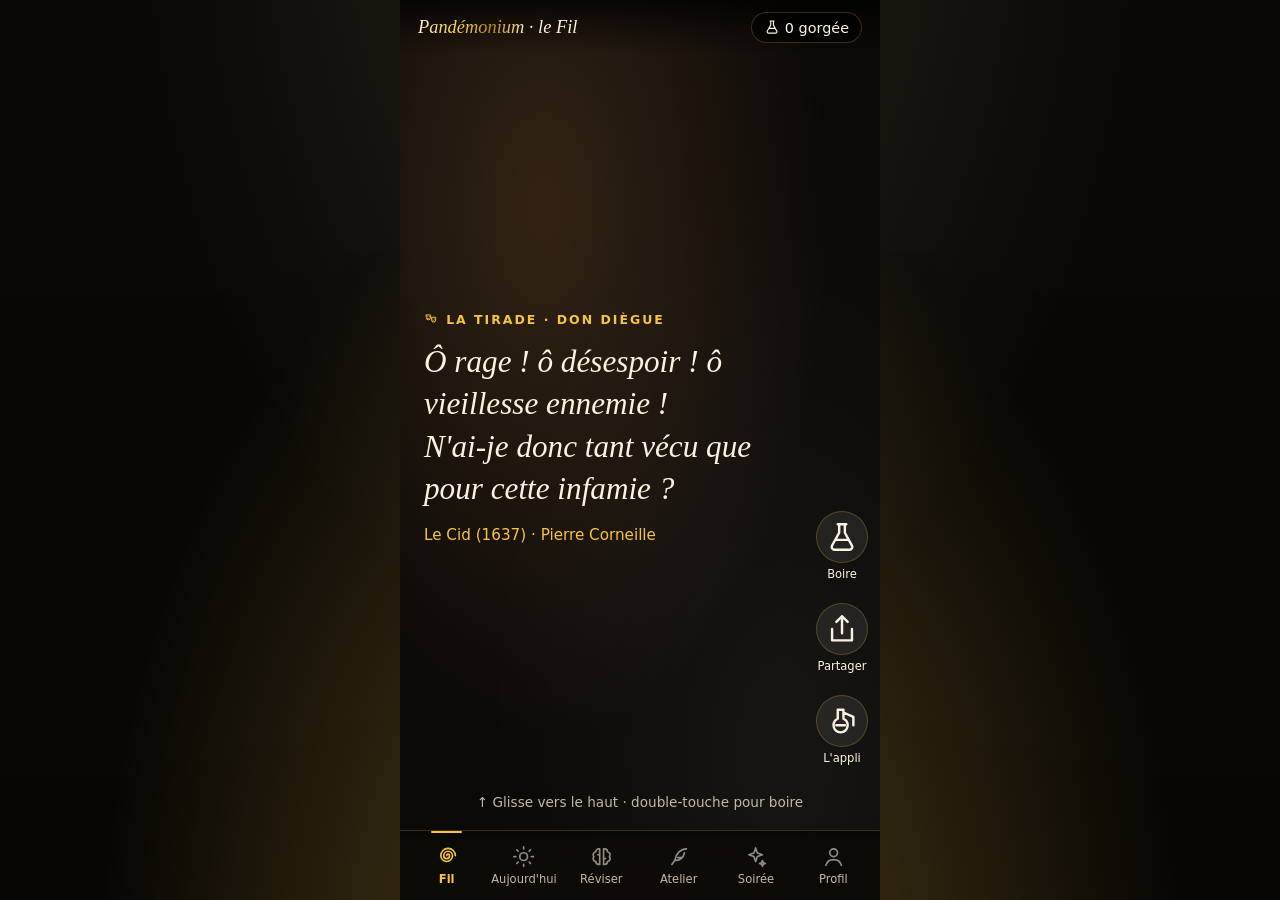
==== app/index.html @ d62feb5b "v86 : belles phrases à placer et Livre II du roman Co-Authored-By: Claude Opus 5.5 <noreply@anthropi" ====
<!DOCTYPE html>
<html lang="fr">
<head>
  <meta charset="UTF-8">
  <meta name="viewport" content="width=device-width, initial-scale=1, viewport-fit=cover">
  <meta name="theme-color" content="#0a0804">
  <meta name="description" content="Un mot rare par jour, des citations, des pensées et un mini-quiz pour apprendre en 2 minutes.">
  <!-- Pour l'installer comme une appli sur l'écran d'accueil -->
  <link rel="manifest" href="manifest.webmanifest">
  <link rel="icon" href="icones/icone-192.png" type="image/png">
  <link rel="apple-touch-icon" href="icones/apple-touch-icon.png">
  <meta name="apple-mobile-web-app-capable" content="yes">
  <meta name="mobile-web-app-capable" content="yes">
  <meta name="apple-mobile-web-app-status-bar-style" content="black-translucent">
  <meta name="apple-mobile-web-app-title" content="Pandémonium">
  <title>Pandémonium des mots</title>
  <link rel="stylesheet" href="app.css">
</head>
<body>
  <div class="fond" aria-hidden="true"></div>

  <div class="appli">
    <!-- ===== En-tête : série et points ===== -->
    <header class="haut">
      <div class="marque"><em>Pandémonium</em> <span>des mots</span></div>
      <div class="compteurs">
        <button class="pastille bascule-version" id="bascule-version" type="button" aria-label="Passer à la version Pandémonium">😈</button>
        <span class="pastille flamme" title="Jours d'affilée">🔥 <b id="serie">0</b></span>
        <span class="pastille" title="Gels de série : protègent ta série si tu rates un jour">❄️ <b id="gels">0</b></span>
        <span class="pastille" title="Points">✦ <b id="xp">0</b></span>
      </div>
    </header>

    <!-- ===== Onglet Fil : le scroll culture, écran principal ===== -->
    <section class="ecran ecran-fil" id="ecran-fil" hidden>
      <iframe class="fil-cadre" id="fil-cadre" title="Le Fil des savoirs" src="about:blank"></iframe>
    </section>

    <!-- ===== Onglet Aujourd'hui ===== -->
    <section class="ecran" id="ecran-aujourdhui">
      <div id="accueil-session">
        <div class="salut">
          <p class="sur-titre" id="date"></p>
          <h1 class="titre" id="salut">Bonjour.</h1>
          <p class="devise" id="devise">Deux minutes par jour pour <span id="devise-verbe">mieux dire</span> le monde.</p>        </div>

        <article class="carte carte-apercu carte-hero">
          <!-- La fiole du jour : vide le matin, pleine d'élixir une fois la session bue -->
          <div class="fiole-hero" id="fiole-hero" aria-hidden="true">
            <div class="q-fiole"><div class="q-col"></div><div class="q-panse"><div class="q-liquide" id="fiole-hero-liquide" style="--avant:0%;--apres:18%"><i></i><i></i><i></i></div></div></div>
          </div>
          <p class="etiquette" id="etiquette-hero">Le mot du jour</p>
          <p class="mot-feu" id="apercu-mot">…</p>
          <div class="trait"></div>
          <p class="texte-doux" id="apercu-def">…</p>
          <div class="seulement-clair">
            <button class="bouton principal large bouton-hero" id="commencer" type="button">Commencer</button>
            <p class="petit detail-hero">2 minutes · 7 gorgées de savoir · un mini-quiz</p>
            <p class="petit" id="deja-fait" hidden>🍯 Élixir du jour bu jusqu'à la dernière goutte. Reviens demain pour garder ta série !<br><b id="compte-rebours"></b></p>
          </div>
          <button class="lien-image" id="ouvrir-image" type="button">📸 En faire une image à partager</button>
        </article>

        <!-- La quintessence : six gouttes d'esprit, dans les deux versions -->
        <button class="bouton-quintessence" id="ouvrir-quintessence" type="button">
          <i aria-hidden="true">⚗️</i>
          <b id="qb-titre">La quintessence du soir</b>
          <span id="qb-sous">Six gouttes d'esprit pour briller ce soir</span>
        </button>

        <!-- Les widgets : la fiole mystère, la bibliothèque de nos savoirs, le fil des savoirs -->
        <div class="widgets" id="widgets"></div>

        <!-- La version sombre : le grimoire du jour -->
        <div class="seulement-maudit" id="grimoire"></div>

        <div class="seulement-clair">
        <div class="semaine" id="semaine"></div>

        <button class="rappel-revision" id="rappel-revision" type="button" hidden></button>

        <h2 class="titre-2">Au programme</h2>
        <div class="programme" id="programme"></div>

        <h2 class="titre-2">Pour briller ce soir</h2>
        <div class="duo-conversation">
          <button class="bouton-conversation" id="ouvrir-panne" type="button"><i>💬</i><b>Panne de conversation ?</b><span>Un sujet qui surprend, tout de suite</span></button>
          <button class="bouton-conversation" id="ouvrir-rdv" type="button"><i>🗓️</i><b>Avant ton rendez-vous</b><span>3 sujets à retenir en chemin</span></button>
        </div>

        <div class="teaser" id="teaser"></div>
        </div>
      </div>

      <!-- Les cartes de la session -->
      <div id="session" hidden>
        <div class="progression" id="progression"></div>
        <article class="carte carte-session" id="carte"></article>
        <div class="rangee">
          <button class="bouton" id="precedent" type="button">◀</button>
          <button class="bouton principal" id="suivant" type="button">Suivant</button>
        </div>
      </div>

      <!-- Le quiz -->
      <div id="quiz" hidden>
        <div class="progression" id="progression-quiz"></div>
        <article class="carte">
          <p class="etiquette">Quel mot correspond ?</p>
          <p class="question" id="question"></p>
          <div class="choix" id="choix"></div>
        </article>
      </div>

      <!-- Le résultat -->
      <div id="resultat" hidden>
        <article class="carte centre">
          <p class="grand-emoji" id="resultat-emoji">🔥</p>
          <h2 class="titre" id="resultat-titre">Bravo !</h2>
          <p class="texte-doux" id="resultat-texte"></p>
          <p class="gain" id="resultat-gain"></p>
          <p class="palier" id="palier" hidden></p>
        </article>
        <button class="bouton large coffre" id="coffre" type="button" hidden>🎁 Ouvrir le coffre du jour</button>
        <p class="coffre-resultat" id="coffre-resultat" hidden></p>
        <button class="bouton principal large" id="partager" type="button">Partager le mot du jour</button>
        <button class="bouton large" id="retour-accueil" type="button">Terminer</button>
      </div>
    </section>

    <!-- ===== Onglet Réviser ===== -->
    <section class="ecran" id="ecran-reviser" hidden>
      <h1 class="titre">Réviser</h1>
      <p class="sous-titre">Les mots reviennent juste avant que tu les oublies.</p>
      <article class="carte">
        <p class="etiquette">À revoir aujourd'hui</p>
        <p class="chiffre" id="a-revoir">0</p>
        <p class="texte-doux" id="mots-appris"></p>
      </article>
      <button class="bouton principal large" id="lancer-revision" type="button">Lancer une révision</button>
      <p class="petit">Revoir tes mots du jour est toujours gratuit. En plus : 1 révision bonus par jour, illimitée avec Premium.</p>

      <button class="bouton-quintessence bouton-tour" id="ouvrir-tour" type="button">
        <i aria-hidden="true">🗼</i>
        <b>La Tour du Pandémonium</b>
        <span id="tour-sous">Monte étage par étage et terrasse les créatures avec tes mots</span>
      </button>
      <div class="duo-conversation">
        <button class="bouton-conversation" id="ouvrir-pendu" type="button"><i>🪢</i><b>Le pendu de la potence</b><span>Un mot rare, lettre par lettre</span></button>
        <button class="bouton-conversation" id="ouvrir-galejade" type="button"><i>🎭</i><b>Vrai ou galéjade ?</b><span>5 secondes pour démasquer le faux</span></button>
      </div>
      <button class="bouton-conversation bouton-paires" id="ouvrir-paires" type="button"><i>🔗</i><b>Les alliances</b><span id="paires-sous">60 secondes pour relier un maximum de mots à leur définition</span></button>

      <h2 class="titre-2">Le dictionnaire 🔎</h2>
      <input class="champ-dico" id="dico-recherche" type="search" placeholder="Un mot… ou décris quelqu'un pour trouver le mot juste" autocomplete="off" aria-label="Chercher un mot">
      <div class="puces" id="puces-dico">
        <button class="puce active" data-cat="tout" type="button">Tout</button>
        <button class="puce" data-cat="utile" type="button">⭐ Soutenu</button>
        <button class="puce" data-cat="rare" type="button">💎 Rare</button>
        <button class="puce" data-cat="argot" type="button">🎤 Argot</button>
        <button class="puce" data-cat="antan" type="button">⚔️ D'antan</button>
        <button class="puce" data-cat="concepts" type="button">🧠 Concepts</button>
        <button class="puce" data-cat="nomspropres" type="button">🏛️ Noms propres</button>
      </div>
      <p class="petit" id="dico-compte"></p>
      <div id="dico-resultats" class="liste"></div>

      <h2 class="titre-2">Mes favoris ♥</h2>
      <div id="liste-favoris" class="liste"></div>
    </section>

    <!-- ===== Onglet Collection ===== -->
    <section class="ecran" id="ecran-collection" hidden>
      <h1 class="titre">Atelier</h1>
      <p class="sous-titre">Joue avec les images des grands auteurs, puis invente les tiennes.</p>

      <button class="bouton-quintessence bouton-alambic" id="ouvrir-sublimer" type="button">
        <i aria-hidden="true">✒️</i>
        <b>Sublimer</b>
        <span>Écris ton message comme il vient : l'appli le rend élégant, poétique ou romantique, à envoyer</span>
      </button>

      <button class="bouton-quintessence bouton-alambic" id="ouvrir-alambic" type="button">
        <i aria-hidden="true">⚗️</i>
        <b>L'alambic</b>
        <span>Trois mots rares à distiller en une phrase : bronze, argent, or… ou légendaire</span>
      </button>

      <button class="bouton-quintessence bouton-alambic" id="ouvrir-tirade" type="button">
        <i aria-hidden="true">🎭</i>
        <b>La tirade du jour</b>
        <span>Un grand texte du théâtre, à jouer face caméra pour TikTok, Reels ou Shorts</span>
      </button>

      <article class="carte">
        <p class="etiquette">✍️ L'atelier poétique</p>
        <div class="rangee">
          <button class="bouton" id="jeu-completer" type="button">🧩 Complète l'image</button>
          <button class="bouton" id="jeu-creer" type="button">✍️ Crée ton image</button>
        </div>
        <div class="zone-atelier" id="zone-atelier"></div>
      </article>

      <article class="carte">
        <p class="etiquette">🎤 L'atelier rimes</p>
        <p class="petit gauche">Donne tes mots (ou tire-les au sort), regarde ce qui rime, puis écris ta punchline. C'est toi qui écris : l'appli te donne seulement la matière.</p>
        <input class="champ" id="rimes-mots" placeholder="Tes mots, séparés par des virgules (ex. : rire, rime)" maxlength="120" autocomplete="off">
        <div class="rangee">
          <button class="bouton" id="rimes-tirer" type="button">🎲 Tirer des mots</button>
          <button class="bouton principal" id="rimes-chercher" type="button">Trouver les rimes</button>
        </div>
        <div class="zone-atelier" id="zone-rimes"></div>
      </article>

      <h2 class="titre-2">Ma collection</h2>
      <p class="petit gauche">Ajoute tes mots, citations, pensées et inventions : ils entrent dans tes sessions.</p>

      <form class="carte formulaire" id="formulaire">
        <div class="onglets-type" role="radiogroup">
          <label><input type="radio" name="type" value="mot" checked> Mot</label>
          <label><input type="radio" name="type" value="citation"> Citation</label>
          <label><input type="radio" name="type" value="pensee"> Pensée</label>
          <label><input type="radio" name="type" value="invention"> Invention</label>
        </div>
        <input class="champ" id="champ-titre" placeholder="Le mot (ex. : Pantois)" maxlength="120" required>
        <textarea class="champ" id="champ-texte" placeholder="Sa définition" maxlength="400" rows="3" required></textarea>
        <input class="champ" id="champ-auteur" placeholder="Auteur (facultatif)" maxlength="80">
        <button class="bouton principal large" type="submit">Ajouter à ma collection</button>
        <p class="petit" id="limite-collection"></p>
      </form>

      <div id="liste-collection" class="liste"></div>
    </section>

    <!-- ===== Onglet Soirée ===== -->
    <section class="ecran" id="ecran-soiree" hidden>
      <p class="sur-titre">Mode soirée</p>
      <h1 class="titre" id="titre-soiree">Le salon</h1>
      <p class="sous-titre" id="sous-titre-soiree">Pose le téléphone au milieu, lis à voix haute, et que la partie commence.</p>

      <div class="salons" id="salons">
        <button class="salon actif" data-salon="amis" type="button"><i>🎉</i><b>Entre amis</b><span>Débats, paradoxes, défis</span></button>
        <button class="salon" data-salon="conversation" type="button"><i>💬</i><b>À deux</b><span>Pour un tête-à-tête</span></button>
        <button class="salon" data-salon="famille" type="button"><i>👨‍👩‍👧</i><b>En famille</b><span>Anciens contre jeunes</span></button>
        <button class="salon" data-salon="theatre" type="button"><i>🎭</i><b>Théâtre</b><span>Une phrase, mille tons</span></button>
      </div>

      <button class="bouton-conversation bouton-paires bouton-pyramide" id="ouvrir-pyramide" type="button"><i>🔺</i><b id="nom-pyramide">La pyramide</b><span>15 cartes face cachée, des défis qui montent en puissance</span></button>
      <button class="bouton-conversation bouton-paires bouton-pyramide" id="ouvrir-duel" type="button"><i>⚔️</i><b>Le duel d'insultes</b><span>À deux, face à face : la plus belle pique l'emporte, le public tranche</span></button>
      <button class="bouton-conversation bouton-paires bouton-pyramide" id="ouvrir-garou" type="button"><i>🐺</i><b>Le loup-garou maudit</b><span>De 5 à 16 joueurs : l'appli distribue les rôles et raconte la nuit</span></button>

      <div class="puces" id="puces-soiree">
        <button class="puce active" data-genre="tout" type="button">Tout</button>
        <button class="puce" data-genre="debat" type="button">Débat</button>
        <button class="puce" data-genre="paradoxe" type="button">Paradoxe</button>
        <button class="puce" data-genre="defi" type="button">Défi</button>
        <button class="puce" data-genre="qui" type="button">Qui de nous</button>
        <button class="puce" data-genre="devine" type="button">Devine</button>
        <button class="puce" data-genre="galejade" type="button">Galéjade</button>
        <button class="puce" data-genre="glissement" type="button">Glissements</button>
        <button class="puce" data-genre="invente" type="button">Invente</button>
        <button class="puce" data-genre="diction" type="button">Articule</button>
        <button class="puce" data-genre="malle" type="button">La malle</button>
      </div>

      <article class="carte carte-session carte-soiree" id="carte-soiree"></article>
      <div class="score-famille" id="score-famille" hidden>
        <button class="camp" type="button" data-camp="anciens">👴 Les anciens <strong id="points-anciens">0</strong> <span>+1</span></button>
        <button class="camp" type="button" data-camp="jeunes">🧒 Les jeunes <strong id="points-jeunes">0</strong> <span>+1</span></button>
        <button class="remise" type="button" aria-label="Remettre les points à zéro">↺</button>
      </div>
      <button class="bouton principal large" id="sujet-suivant" type="button">Sujet suivant</button>
      <p class="petit" id="compteur-soiree"></p>
    </section>

    <!-- ===== Onglet Profil ===== -->
    <section class="ecran" id="ecran-profil" hidden>
      <h1 class="titre">Profil</h1>
      <article class="carte">
        <p class="etiquette">Ton niveau</p>
        <p class="niveau" id="niveau">Apprenti</p>
        <div class="barre"><div class="barre-remplie" id="barre-niveau"></div></div>
        <p class="petit" id="niveau-detail"></p>
      </article>

      <!-- Le grimoire des titres : chaque exploit débloque un titre, gardé pour toujours -->
      <h2 class="titre-2">📖 Le grimoire des titres</h2>
      <p class="petit gauche" id="grimoire-titres-compte"></p>
      <div class="grimoire-titres" id="grimoire-titres"></div>

      <h2 class="titre-2">🐉 Ton bestiaire</h2>
      <p class="petit gauche" id="bestiaire-compte"></p>
      <div class="collection-magie" id="profil-bestiaire"></div>

      <h2 class="titre-2">🪄 Tes sortilèges</h2>
      <p class="petit gauche" id="sorts-compte"></p>
      <div class="collection-magie" id="profil-sorts"></div>

      <article class="carte">
        <p class="etiquette">🔊 Le bruit du breuvage</p>
        <p class="texte-doux">Un petit glouglou quand tu bois l'élixir, et des bulles à chaque gorgée.</p>
        <button class="bouton large" id="bascule-son" type="button">🔊 Son activé</button>
      </article>

      <h2 class="titre-2">Galerie</h2>
      <p class="petit gauche">Chaque jour, un tableau différent. Touche-en un pour le garder (Premium dans la version finale).</p>
      <div class="galerie" id="galerie"></div>
      <p class="petit gauche" id="credit-fond"></p>

      <h2 class="titre-2">Badges</h2>
      <div class="badges" id="badges"></div>

      <article class="carte carte-premium">
        <p class="etiquette">Premium</p>
        <p class="texte-doux">Thèmes exclusifs, widgets, révisions et collection illimitées, catégories théâtre, philosophie et francophonie.</p>
        <button class="bouton principal large" id="ouvrir-premium" type="button">Découvrir Premium</button>
      </article>
    </section>

    <!-- ===== Barre de navigation ===== -->
    <nav class="navigation">
      <button class="nav actif" data-ecran="fil" type="button"><span>🌀</span>Fil</button>
      <button class="nav" data-ecran="aujourdhui" type="button"><span>☀️</span>Aujourd'hui</button>
      <button class="nav" data-ecran="reviser" type="button"><span>🧠</span>Réviser</button>
      <button class="nav" data-ecran="collection" type="button"><span>✍️</span>Atelier</button>
      <button class="nav" data-ecran="soiree" type="button"><span>🎉</span>Soirée</button>
      <button class="nav" data-ecran="profil" type="button"><span>👤</span>Profil</button>
    </nav>
  </div>

  <!-- ===== Fenêtre des sujets de conversation ===== -->
  <div class="voile" id="fenetre-conversation" hidden>
    <div class="fenetre">
      <button class="fermer" id="fermer-conversation" type="button" aria-label="Fermer">✕</button>
      <div id="conversation-contenu"></div>
    </div>
  </div>

  <!-- ===== La pyramide : 15 cartes face cachée, des défis de plus en plus forts ===== -->
  <div class="voile" id="fenetre-pyramide" hidden>
    <div class="fenetre">
      <button class="fermer" id="fermer-pyramide" type="button" aria-label="Fermer">✕</button>
      <p class="etiquette" id="titre-pyramide">🔺 La pyramide</p>
      <p class="petit gauche" id="regle-pyramide"></p>
      <div class="pyramide" id="pyramide"></div>
      <div class="defi-pyramide" id="defi-pyramide"></div>
      <button class="bouton principal large" id="rejouer-pyramide" type="button">Nouvelle pyramide</button>
    </div>
  </div>

  <!-- ===== L'alambic : trois mots rares distillés en une phrase ===== -->
  <div class="voile" id="fenetre-alambic" hidden>
    <div class="fenetre">
      <button class="fermer" id="fermer-alambic" type="button" aria-label="Fermer">✕</button>
      <p class="etiquette">⚗️ L'alambic</p>
      <div class="alambic" id="alambic"></div>
    </div>
  </div>

  <!-- ===== Sublimer : ton message, en plus beau (rien ne part sans toi) ===== -->
  <div class="voile" id="fenetre-sublimer" hidden>
    <div class="fenetre">
      <button class="fermer" id="fermer-sublimer" type="button" aria-label="Fermer">✕</button>
      <p class="etiquette">✒️ Sublimer</p>
      <div class="sublimer" id="sublimer">
        <textarea class="champ" id="sublime-texte" rows="3" maxlength="600" placeholder="Ton message, tel qu'il te vient… (ex. : dispo demain pour un café ?)" aria-label="Ton message"></textarea>
        <div class="tons-sublime" id="sublime-tons"></div>
        <div class="curseur-sublime">
          <label for="sublime-degre">Degré : <b id="sublime-degre-nom">Raffiné</b></label>
          <input type="range" id="sublime-degre" min="1" max="3" step="1" value="2">
          <div class="graduations"><span>Délicat</span><span>Raffiné</span><span>Grandiloquent</span></div>
        </div>
        <div class="formats-image tu-vous">
          <button type="button" id="sublime-tu">Tutoyer</button>
          <button type="button" id="sublime-vous">Vouvoyer</button>
        </div>
        <div id="sublime-resultat"></div>
      </div>
    </div>
  </div>

  <!-- ===== La tirade du jour : le texte, le jeu, puis le tournage face caméra (rien ne quitte le téléphone sans toi) ===== -->
  <div class="voile" id="fenetre-tirade" hidden>
    <div class="fenetre">
      <button class="fermer" id="fermer-tirade" type="button" aria-label="Fermer">✕</button>
      <p class="etiquette">🎭 La tirade du jour</p>
      <div id="tirade"></div>
    </div>
  </div>
  <div class="plateau" id="plateau" hidden>
    <video class="plateau-video" id="plateau-video" playsinline muted autoplay></video>
    <div class="prompteur" id="prompteur"></div>
    <p class="plateau-decompte" id="plateau-decompte"></p>
    <p class="plateau-chrono" id="plateau-chrono" hidden>● 0:00</p>
    <div class="plateau-actions" id="plateau-actions"></div>
  </div>

  <!-- ===== Le Roman de l'Alchimiste : le feuilleton, un épisode par jour ===== -->
  <div class="voile" id="fenetre-roman" hidden>
    <div class="fenetre fenetre-roman">
      <button class="fermer" id="fermer-roman" type="button" aria-label="Fermer">✕</button>
      <div class="roman" id="roman"></div>
    </div>
  </div>

  <!-- ===== Les jeux : la Tour, le pendu, vrai ou galéjade ===== -->
  <div class="voile" id="fenetre-tour" hidden>
    <div class="fenetre">
      <button class="fermer" id="fermer-tour" type="button" aria-label="Fermer">✕</button>
      <div class="tour" id="tour"></div>
    </div>
  </div>
  <div class="voile" id="fenetre-pendu" hidden>
    <div class="fenetre">
      <button class="fermer" id="fermer-pendu" type="button" aria-label="Fermer">✕</button>
      <p class="etiquette">🪢 Le pendu de la potence</p>
      <div class="pendu" id="pendu"></div>
    </div>
  </div>
  <div class="voile" id="fenetre-galejade" hidden>
    <div class="fenetre">
      <button class="fermer" id="fermer-galejade" type="button" aria-label="Fermer">✕</button>
      <p class="etiquette">🎭 Vrai ou galéjade ?</p>
      <div class="galejade" id="galejade"></div>
    </div>
  </div>
  <!-- ===== Que lire ensuite ? Des livres choisis à la main, selon les thèmes qu'on aime ===== -->
  <div class="voile" id="fenetre-livres" hidden>
    <div class="fenetre">
      <button class="fermer" id="fermer-livres" type="button" aria-label="Fermer">✕</button>
      <p class="etiquette">📚 Que lire ensuite ?</p>
      <p class="petit">Touche les thèmes qui te font vibrer : la pile se compose pour toi.</p>
      <div class="puces livres-themes" id="livres-themes"></div>
      <div class="livres-onglets"><button class="puce active" type="button" data-vue="conseils">✨ Pour toi</button><button class="puce" type="button" data-vue="pile">📌 Ma pile</button><button class="puce" type="button" data-vue="lus">✓ Lus</button></div>
      <div class="livres-liste" id="livres-liste"></div>
    </div>
  </div>

  <!-- ===== L'annonce d'un nouveau titre ===== -->
  <div class="voile" id="fenetre-titre" hidden>
    <div class="fenetre fenetre-titre">
      <p class="etiquette">🏆 Nouveau titre débloqué</p>
      <div class="titre-sceau" id="titre-sceau"></div>
      <p class="titre-nom" id="titre-nom"></p>
      <p class="texte-doux" id="titre-exploit"></p>
      <button class="bouton principal large" id="fermer-titre" type="button">Je le porte avec fierté</button>
    </div>
  </div>

  <!-- ===== Le duel d'insultes : deux duellistes, des bottes lettrées, le public tranche ===== -->
  <div class="voile" id="fenetre-duel" hidden>
    <div class="fenetre">
      <button class="fermer" id="fermer-duel" type="button" aria-label="Fermer">✕</button>
      <p class="etiquette">⚔️ Le duel d'insultes</p>
      <div class="duel" id="duel"></div>
    </div>
  </div>

  <!-- ===== Le loup-garou, version horreur : on distribue les rôles en passant le téléphone, puis l'appli mène la partie ===== -->
  <div class="voile" id="fenetre-garou" hidden>
    <div class="fenetre">
      <button class="fermer" id="fermer-garou" type="button" aria-label="Fermer">✕</button>
      <p class="etiquette">🐺 Le loup-garou maudit</p>
      <div class="garou" id="garou"></div>
    </div>
  </div>

  <!-- ===== L'image à partager (Instagram, TikTok…) : le mot du jour, dessiné par l'appli ===== -->
  <div class="voile" id="fenetre-image" hidden>
    <div class="fenetre">
      <button class="fermer" id="fermer-image" type="button" aria-label="Fermer">✕</button>
      <p class="etiquette">📸 L'image du jour</p>
      <div class="formats-image" id="formats-image">
        <button type="button" data-format="post" class="actif">Publication</button>
        <button type="button" data-format="story">Story</button>
      </div>
      <img class="apercu-image" id="apercu-image" alt="L'image du mot du jour, prête à partager">
      <button class="bouton principal large" id="partager-image" type="button">Partager sur Instagram</button>
      <button class="bouton large" id="enregistrer-image" type="button">Enregistrer l'image</button>
      <p class="petit">« Partager » ouvre le menu du téléphone : choisis Instagram, puis publication ou story.</p>
    </div>
  </div>

  <!-- ===== Le jeu des paires : un mot, sa définition ===== -->
  <div class="voile" id="fenetre-paires" hidden>
    <div class="fenetre">
      <button class="fermer" id="fermer-paires" type="button" aria-label="Fermer">✕</button>
      <p class="etiquette" id="titre-paires">🔗 Les alliances</p>
      <div class="alliances" id="alliances"></div>
    </div>
  </div>

  <!-- ===== Fenêtre du dictionnaire : la carte complète d'un mot ===== -->
  <div class="voile" id="fiche-mot" hidden>
    <div class="fenetre">
      <button class="fermer" id="fermer-fiche" type="button" aria-label="Fermer">✕</button>
      <div id="fiche-contenu"></div>
    </div>
  </div>

  <!-- ===== Fenêtre Premium (prototype : aucun paiement) ===== -->
  <div class="voile" id="premium" hidden>
    <div class="fenetre">
      <button class="fermer" id="fermer-premium" type="button" aria-label="Fermer">✕</button>
      <p class="mot-feu petit-feu">Premium</p>
      <p class="texte-doux">Deviens un maître des mots.</p>
      <ul class="avantages">
        <li>🎨 Thèmes : Pandemonium, Enfer de Dante, Aube dorée</li>
        <li>📱 Plusieurs widgets pour ton écran d'accueil</li>
        <li>🧠 Révisions illimitées</li>
        <li>✍️ Collection illimitée</li>
        <li>🎭 Catégories : théâtre, philosophie, francophonie</li>
      </ul>
      <button class="offre recommandee" type="button">
        <b>Annuel · 19,99 €</b><span>soit 1,67 € par mois · −44 %</span><i>Le plus choisi</i>
      </button>
      <button class="offre" type="button"><b>Mensuel · 2,99 €</b><span>sans engagement</span></button>
      <p class="petit">Essai gratuit de 7 jours. Prototype : aucun paiement n'est réellement demandé.</p>
    </div>
  </div>

  <!-- ===== La quintessence : la cérémonie en plein écran ===== -->
  <div class="quintessence" id="quintessence" hidden role="dialog" aria-modal="true" aria-label="La quintessence">
    <canvas class="feux" id="feux" aria-hidden="true"></canvas>
    <button class="fermer q-fermer" id="fermer-quintessence" type="button" aria-label="Fermer">✕</button>
    <div class="q-scene" id="q-scene"></div>
  </div>

  <!-- Le contenu (les mêmes fichiers que le site) -->
  <script src="../quintessence.js"></script>
  <script src="../mots-plus.js"></script>
  <script src="../mots.js"></script>
  <script src="../citations-plus.js"></script>
  <script src="../contenus.js"></script>
  <script src="../exemples.js"></script>
  <script src="../exemples-plus.js"></script>
  <script src="../fiches.js"></script>
  <script src="../carnet.js"></script>
  <script src="../livres.js"></script>
  <script src="../phrases.js"></script>
  <script src="../tableaux.js"></script>
  <script src="../niveaux.js"></script>
  <script src="../illustrations.js"></script>
  <script src="../rimes.js"></script>
  <script src="../noms-propres.js"></script>
  <script src="../conversation.js"></script>
  <script src="../maudit.js"></script>
  <script src="../sublimer.js"></script>
  <script src="app.js"></script>
  <script src="../pictos.js"></script>
</body>
</html>
---- app/app.css ----
/* ===== Pandémonium des mots : direction artistique ===== */
:root {
  --noir: #0a0a0a;
  --carte: rgba(14, 12, 11, 0.78);
  /* L'élixir doré, majestueux et divin (la version sombre le change en élixir rouge, plus bas) */
  --bord: rgba(245, 197, 66, 0.2);
  --jaune: #f5c542;
  --orange: #d9a21b;
  --rouge: #e5484d;
  --creme: #fbf3e0;
  --doux: #c4b89e;
  --degrade: linear-gradient(100deg, #fff6d8 0%, #ffd56b 22%, #f5c542 45%, #b8860b 70%, #fff1b8 100%);
  --police: -apple-system, "SF Pro Display", "Segoe UI Variable Display", "Segoe UI", system-ui, "Helvetica Neue", Arial, sans-serif;
  --serif: "Iowan Old Style", "Palatino Linotype", Palatino, "Book Antiqua", Georgia, serif;
  /* Une police d'affiche, déjà présente sur les téléphones et les ordinateurs (rien à télécharger) */
  --affiche: Didot, "Bodoni 72", "Bodoni MT", "Iowan Old Style", "Palatino Linotype", Palatino, Georgia, serif;
  --filet: linear-gradient(90deg, transparent, var(--bord) 15%, var(--bord) 85%, transparent);
}

* { box-sizing: border-box; }

html, body { height: 100%; }

body {
  margin: 0;
  font-family: var(--police);
  color: var(--creme);
  background: var(--noir);
  -webkit-tap-highlight-color: transparent;
}

/* Le tableau en fond, très assombri, avec une lueur de braise */
.fond {
  position: fixed;
  inset: 0;
  z-index: -1;
  background:
    radial-gradient(ellipse at 50% 112%, rgba(255, 200, 80, 0.3), transparent 60%),
    radial-gradient(ellipse at 50% -12%, rgba(255, 236, 180, 0.12), transparent 55%),
    linear-gradient(rgba(10, 8, 4, 0.74), rgba(8, 6, 3, 0.93)),
    var(--fond-url, url("../images/fond.jpg")) center / cover no-repeat;
  transition: background 0.6s ease;
}

/* ----- Galerie des tableaux (Profil) ----- */
.galerie {
  display: grid;
  grid-template-columns: repeat(3, 1fr);
  gap: 8px;
  margin-top: 10px;
}

.vignette {
  position: relative;
  aspect-ratio: 3 / 4;
  padding: 0;
  overflow: hidden;
  background: #111 center / cover no-repeat;
  border: 1px solid var(--bord);
  border-radius: 12px;
  cursor: pointer;
}

.vignette span {
  position: absolute;
  left: 0;
  right: 0;
  bottom: 0;
  padding: 18px 6px 6px;
  font-size: 0.62rem;
  line-height: 1.25;
  text-align: left;
  color: #fff;
  background: linear-gradient(transparent, rgba(0, 0, 0, 0.85));
}

.vignette.choisie { outline: 2px solid var(--jaune); outline-offset: 2px; }

.petit.gauche { text-align: left; }

/* ===== Style « Romantique » : raffiné, doré, italique ===== */
body.romantique {
  --jaune: #e8c27a;
  --orange: #d9a066;
  --rouge: #b5654a;
  --bord: rgba(232, 194, 122, 0.3);
  --carte: rgba(18, 16, 22, 0.72);
  --degrade: linear-gradient(100deg, #fbf1dc 0%, #e8c27a 35%, #d9a066 65%, #c98b6b 85%, #e8c27a 100%);
}

body.romantique .fond {
  background:
    radial-gradient(ellipse at 50% 110%, rgba(232, 194, 122, 0.22), transparent 60%),
    linear-gradient(rgba(12, 10, 18, 0.55), rgba(12, 10, 18, 0.85)),
    var(--fond-url) center / cover no-repeat;
}

body.romantique .mot-feu {
  font-family: var(--affiche);
  font-style: italic;
  font-weight: 600;
  letter-spacing: 0;
}

body.romantique .etiquette {
  font-family: var(--serif);
  font-weight: 400;
  letter-spacing: 0.18em;
}

body.romantique .titre { font-family: var(--affiche); font-weight: 600; letter-spacing: 0; }

/* Fin double filet doré et ornement sur les cartes */
body.romantique .carte {
  border: 1px solid rgba(232, 194, 122, 0.35);
  box-shadow: inset 0 0 0 4px rgba(18, 16, 22, 0.7), inset 0 0 0 5px rgba(232, 194, 122, 0.18), 0 18px 50px rgba(0, 0, 0, 0.45);
}

body.romantique .carte-session::after,
body.romantique .carte-apercu::after {
  content: "❦";
  position: absolute;
  top: 12px;
  right: 18px;
  font-size: 1.2rem;
  color: rgba(232, 194, 122, 0.55);
}

body.romantique .carte-apercu::before,
body.romantique .carte-session::before {
  background: radial-gradient(ellipse at center, rgba(232, 194, 122, 0.22), transparent 65%);
}

body.romantique .trait { background: linear-gradient(90deg, #e8c27a, rgba(232, 194, 122, 0.2), transparent); height: 1px; }

body.romantique .bouton.principal {
  color: #1a1410;
  background: linear-gradient(100deg, #fbf1dc, #e8c27a 50%, #d9a066);
  box-shadow: 0 8px 24px rgba(232, 194, 122, 0.25);
}

.appli {
  max-width: 480px;
  min-height: 100%;
  margin: 0 auto;
  padding: calc(16px + env(safe-area-inset-top)) 16px 104px;
  overflow-x: clip;
}

/* Chaque écran entre en douceur */
.ecran:not([hidden]) { animation: apparition 0.4s ease; }

@keyframes apparition {
  from { opacity: 0; transform: translateY(6px); }
  to   { opacity: 1; transform: none; }
}

/* ----- En-tête ----- */
.haut {
  display: flex;
  align-items: center;
  justify-content: space-between;
  margin-bottom: 18px;
}

.marque {
  font-family: var(--affiche);
  font-size: 1.1rem;
  font-weight: 600;
}

.marque em { font-style: italic; }
.marque span { color: var(--jaune); font-size: 0.85em; letter-spacing: 0.04em; }

.marque { white-space: nowrap; }

.compteurs { display: flex; gap: 4px; flex: none; }

.haut { gap: 8px; }

@media (max-width: 400px) {
  .marque { font-size: 0.98rem; }
}

.pastille {
  padding: 5px 7px;
  font-size: 0.8rem;
  white-space: nowrap;
  background: var(--carte);
  border: 1px solid var(--bord);
  border-radius: 999px;
}

/* ----- Titres et textes ----- */
.sur-titre {
  margin: 0 0 4px;
  font-size: 0.8rem;
  letter-spacing: 0.15em;
  text-transform: uppercase;
  color: var(--doux);
}

.titre {
  margin: 0;
  font-family: var(--affiche);
  font-size: 2.3rem;
  font-weight: 600;
  line-height: 1.1;
  letter-spacing: -0.01em;
}

/* Les titres de section : en petites capitales, entre deux filets dorés */
.titre-2 {
  display: flex;
  align-items: center;
  gap: 12px;
  margin: 30px 0 14px;
  font-family: var(--affiche);
  font-size: 0.82rem;
  font-weight: 600;
  letter-spacing: 0.28em;
  text-transform: uppercase;
  color: var(--jaune);
}

.titre-2::before,
.titre-2::after {
  content: "";
  flex: 1;
  height: 1px;
  background: linear-gradient(90deg, transparent, var(--bord));
}

.titre-2::after { background: linear-gradient(90deg, var(--bord), transparent); }

/* L'accueil : une salutation, une devise, puis le mot */
.salut { margin: 6px 0 22px; }

.devise {
  margin: 8px 0 0;
  font-family: var(--serif);
  font-size: 1.02rem;
  font-style: italic;
  color: var(--doux);
}

/* La signature : la direction artistique en une phrase */
.signature {
  margin: 6px 0 0;
  font-family: var(--serif);
  font-size: 0.9rem;
  font-style: italic;
  color: var(--doux);
  opacity: 0.8;
}

/* Dans la version sombre, « maudire » s'enflamme */
body.maudit .devise span { color: var(--jaune); font-weight: 600; }

/* Le bouton 😈 / ☀️ : passer d'une version à l'autre */
.bascule-version {
  font: inherit;
  font-size: 0.9rem;
  line-height: 1;
  color: inherit;
  cursor: pointer;
}

.bascule-version:active { transform: scale(0.94); }

/* ===== La version sombre : « maudire le monde » ===== */
.seulement-maudit { display: none; }
body.maudit .seulement-maudit { display: block; }
body.maudit .seulement-clair { display: none !important; }

body.maudit {
  --jaune: #ff3b2f;
  --orange: #c1121f;
  --rouge: #6a040f;
  --creme: #f2e4e1;
  --doux: #b49390;
  --bord: rgba(255, 40, 30, 0.24);
  --carte: rgba(14, 3, 3, 0.84);
  --degrade: linear-gradient(100deg, #ffb3a7 0%, #ff3b2f 30%, #9d0208 60%, #ff3b2f 85%, #ffb3a7 100%);
}

body.maudit .fond {
  background:
    radial-gradient(ellipse at 50% 115%, rgba(220, 20, 10, 0.55), transparent 62%),
    linear-gradient(rgba(20, 0, 0, 0.55), rgba(8, 0, 0, 0.9)),
    var(--fond-url) center / cover no-repeat;
}

body.maudit .titre,
body.maudit .mot-feu { font-family: var(--affiche); font-style: italic; }
body.maudit .titre { color: #ffd9d4; text-shadow: 0 0 24px rgba(255, 30, 0, 0.35); }
body.maudit .bouton.principal { color: #fff; background: linear-gradient(100deg, #ff3b2f, #9d0208); box-shadow: 0 8px 26px rgba(200, 0, 0, 0.45); }
body.maudit .navigation { background: rgba(10, 0, 0, 0.92); }
body.maudit .carte-apercu::before,
body.maudit .carte-session::before { background: radial-gradient(ellipse at center, rgba(255, 20, 0, 0.45), rgba(120, 0, 0, 0.18) 45%, transparent 70%); }

.carte-grimoire .grimoire-titre {
  margin: 0 0 8px;
  font-family: var(--affiche);
  font-size: 1.35rem;
  font-weight: 600;
  line-height: 1.2;
  color: #ffd9d4;
}

.grimoire-revers {
  margin: 14px 0 0;
  padding-top: 12px;
  font-size: 0.88rem;
  line-height: 1.5;
  color: var(--doux);
  border-top: 1px solid var(--bord);
}

.grimoire-revers b { color: var(--jaune); }

/* L'éclair au passage d'un monde à l'autre */
body.bascule .appli { animation: bascule 0.7s ease; }

@keyframes bascule {
  0%   { filter: none; }
  25%  { filter: brightness(2.2) saturate(0) blur(1px); transform: translateX(-3px); }
  45%  { filter: brightness(0.4) hue-rotate(-20deg); transform: translateX(3px); }
  100% { filter: none; transform: none; }
}

.carte-hero { padding: 28px 24px 22px; }
.carte-hero .texte-doux { margin-bottom: 22px; }
.bouton-hero { margin-top: 0; padding: 16px 18px; font-size: 1.05rem; letter-spacing: 0.01em; }
.detail-hero { margin-top: 10px; }
.detail-hero[hidden] { display: none; }

.sous-titre {
  margin: 6px 0 18px;
  color: var(--doux);
}

.etiquette {
  margin: 0 0 10px;
  font-size: 0.75rem;
  font-weight: 600;
  letter-spacing: 0.25em;
  text-transform: uppercase;
  color: var(--jaune);
}

.texte-doux {
  margin: 0;
  font-family: var(--serif);
  font-size: 1.1rem;
  line-height: 1.55;
  color: var(--creme);
}

.petit {
  margin: 10px 0 0;
  font-size: 0.8rem;
  line-height: 1.5;
  text-align: center;
  color: var(--doux);
}

/* ----- Le mot en dégradé de feu ----- */
.mot-feu {
  margin: 0;
  padding-bottom: 0.08em;
  font-family: var(--affiche);
  font-size: calc(var(--echelle, 1) * clamp(2.4rem, 11vw, 3.6rem));
  font-weight: 700;
  line-height: 1.05;
  letter-spacing: -0.01em;
  color: var(--jaune);
  background: var(--degrade);
  background-size: 220% 100%;
  -webkit-background-clip: text;
  background-clip: text;
  -webkit-text-fill-color: transparent;
  animation: reflet 9s linear infinite;
}

.petit-feu { font-size: 2.4rem; }

@keyframes reflet {
  from { background-position: 0% 50%; }
  to   { background-position: 220% 50%; }
}

.trait {
  width: 45%;
  height: 2px;
  margin: 16px 0;
  border-radius: 2px;
  background: linear-gradient(90deg, #b8860b, #ffe08a, transparent);
}

/* ----- Les cartes ----- */
.carte {
  position: relative;
  margin: 0 0 16px;
  padding: 24px 22px;
  background: var(--carte);
  border: 1px solid var(--bord);
  border-radius: 22px;
  backdrop-filter: blur(10px);
  -webkit-backdrop-filter: blur(10px);
  box-shadow: 0 18px 50px rgba(0, 0, 0, 0.45);
  overflow: hidden;
  isolation: isolate;
}

/* Lueur de braise sous chaque carte importante */
.carte-apercu::before,
.carte-session::before {
  content: "";
  position: absolute;
  left: 50%;
  bottom: -60%;
  z-index: -1;
  width: 140%;
  height: 100%;
  transform: translateX(-50%);
  background: radial-gradient(ellipse at center, rgba(255, 205, 90, 0.32), rgba(190, 140, 30, 0.12) 45%, transparent 70%);
  filter: blur(20px);
  animation: braise 6s ease-in-out infinite alternate;
}

@keyframes braise {
  from { opacity: 0.7; transform: translateX(-50%) scale(1); }
  to   { opacity: 1;   transform: translateX(-50%) scale(1.08); }
}

.carte-session {
  min-height: 52vh;
  display: flex;
  flex-direction: column;
  justify-content: center;
  animation: entree 0.45s cubic-bezier(0.2, 0.8, 0.2, 1);
}

@keyframes entree {
  from { opacity: 0; transform: translateY(16px) scale(0.98); filter: blur(4px); }
  to   { opacity: 1; transform: none; filter: none; }
}

.citation-grande {
  margin: 0;
  font-family: var(--serif);
  font-size: 1.45rem;
  font-style: italic;
  line-height: 1.5;
  white-space: pre-line;
}

.auteur {
  margin: 14px 0 0;
  font-size: 0.95rem;
  color: var(--doux);
}

.langues {
  margin: 16px 0 0;
  font-size: 0.95rem;
  color: var(--doux);
}

.langues b { color: var(--jaune); letter-spacing: 0.08em; }

.texte-doux.grand { font-size: 1.25rem; line-height: 1.6; }

.citation-grande.petite-citation { margin-top: 16px; font-size: 1.1rem; color: var(--jaune); }

/* Réciter une réplique : on cache le texte pendant qu'on récite */
.citation-grande.cachee { filter: blur(9px); user-select: none; }

.zone-recit {
  margin: 14px 0 0;
  font-size: 0.95rem;
  line-height: 1.5;
  color: var(--jaune);
}

.zone-recit:empty { display: none; }

/* L'image qui illustre le mot */
.illustration {
  margin: 4px 0 16px;
}

.illustration img {
  display: block;
  width: 100%;
  max-height: 240px;
  object-fit: cover;
  border-radius: 14px;
  border: 1px solid var(--bord);
  background: rgba(255, 255, 255, 0.04);
}

.illustration figcaption {
  margin-top: 6px;
  font-size: 0.68rem;
  line-height: 1.4;
  color: var(--doux);
}

/* Où l'on croise le mot */
.vu-dans {
  margin: 14px 0 0;
  font-size: 0.9rem;
  line-height: 1.5;
}

/* Les phrases d'exemple sous le mot */
.exemples {
  margin-top: 18px;
  padding-top: 14px;
  border-top: 1px solid var(--bord);
}

.etiquette-petite {
  margin: 0 0 8px;
  font-size: 0.68rem;
  font-weight: 600;
  letter-spacing: 0.2em;
  text-transform: uppercase;
  color: var(--doux);
}

.exemple {
  margin: 0 0 10px;
  font-family: var(--serif);
  font-size: 1rem;
  font-style: italic;
  line-height: 1.5;
}

.sens {
  display: inline-block;
  margin-right: 8px;
  padding: 2px 8px;
  font-family: var(--police);
  font-size: 0.7rem;
  font-style: normal;
  font-weight: 700;
  letter-spacing: 0.05em;
  color: #140a04;
  background: var(--jaune);
  border-radius: 999px;
  vertical-align: 2px;
}

.actions-carte {
  display: flex;
  gap: 8px;
  margin-top: 20px;
}

.centre { text-align: center; }

/* L'œuvre du peintre du jour */
.oeuvre {
  display: block;
  width: 100%;
  max-height: 42vh;
  margin: 4px 0 16px;
  object-fit: contain;
  border-radius: 14px;
  border: 1px solid var(--bord);
  background: rgba(0, 0, 0, 0.4);
}

/* ----- La semaine : 7 pastilles ----- */
.semaine {
  display: flex;
  justify-content: space-between;
  gap: 6px;
  margin: 0 0 16px;
}

.jour {
  flex: 1;
  text-align: center;
  font-size: 0.72rem;
  color: var(--doux);
}

.jour i {
  display: grid;
  place-items: center;
  width: 34px;
  height: 34px;
  margin: 0 auto 4px;
  font-style: normal;
  font-size: 1rem;
  background: rgba(255, 255, 255, 0.06);
  border: 1px solid rgba(255, 255, 255, 0.14);
  border-radius: 50%;
}

.jour.fait i {
  background: var(--degrade);
  background-size: 220% 100%;
  border-color: transparent;
}

.jour.aujourdhui { color: var(--jaune); font-weight: 700; }
.jour.aujourdhui i { border: 2px solid var(--jaune); }

/* ----- L'atelier poétique ----- */
.rangee .bouton { flex: 1; }

.zone-atelier:empty { display: none; }

.zone-atelier { margin-top: 18px; }

.phrase-trou {
  margin: 0 0 16px;
  font-family: var(--serif);
  font-size: 1.3rem;
  font-style: italic;
  line-height: 1.55;
}

.phrase-trou .trou {
  display: inline-block;
  min-width: 70px;
  border-bottom: 2px solid var(--jaune);
  color: var(--jaune);
  font-style: normal;
  text-align: center;
}

.consigne {
  margin: 0 0 12px;
  font-size: 1.05rem;
  line-height: 1.55;
}

.consigne b { color: var(--jaune); }

/* ----- Le programme du jour (accueil) ----- */
/* Une seule carte, comme le sommaire d'un livre, avec un filet entre chaque ligne */
.programme {
  display: grid;
  grid-template-columns: minmax(0, 1fr);
  margin: 0 0 6px;
  padding: 4px 0;
  background: var(--carte);
  border: 1px solid var(--bord);
  border-radius: 20px;
  backdrop-filter: blur(10px);
  -webkit-backdrop-filter: blur(10px);
  overflow: hidden;
}

.ligne-programme {
  display: flex;
  align-items: center;
  gap: 14px;
  width: 100%;
  min-width: 0;
  padding: 12px 16px;
  font: inherit;
  text-align: left;
  color: var(--creme);
  background: none;
  border: 0;
  cursor: pointer;
}

.ligne-programme + .ligne-programme { background: var(--filet) top / 100% 1px no-repeat; }
.ligne-programme:active { background-color: rgba(255, 255, 255, 0.04); }

.ligne-programme .icone-programme { flex: none; font-size: 1.4rem; }

.ligne-programme .texte-programme { flex: 1; min-width: 0; }

.ligne-programme b {
  display: block;
  overflow: hidden;
  white-space: nowrap;
  text-overflow: ellipsis;
  font-size: 0.72rem;
  font-weight: 700;
  letter-spacing: 0.12em;
  text-transform: uppercase;
  color: var(--jaune);
}

.ligne-programme span {
  display: block;
  overflow: hidden;
  font-family: var(--serif);
  font-size: 0.95rem;
  white-space: nowrap;
  text-overflow: ellipsis;
}

.ligne-programme .fleche { flex: none; color: var(--doux); }

/* ----- Avant-goût de demain ----- */
.teaser {
  margin-top: 16px;
  padding: 14px 16px;
  font-size: 0.92rem;
  line-height: 1.5;
  color: var(--creme);
  background: rgba(255, 255, 255, 0.04);
  border: 1px dashed var(--bord);
  border-radius: 16px;
}

.teaser b { color: var(--jaune); }

/* ----- Palier et coffre ----- */
.palier {
  margin: 14px 0 0;
  padding: 10px;
  font-weight: 700;
  color: #140a04;
  background: var(--degrade);
  background-size: 220% 100%;
  border-radius: 12px;
  animation: reflet 6s linear infinite;
}

.coffre { font-size: 1.05rem; }

.coffre-resultat {
  margin: 12px 0 0;
  font-size: 1.1rem;
  font-weight: 700;
  text-align: center;
  color: var(--jaune);
}

/* Braises qui montent pour fêter un palier */
.braise {
  position: fixed;
  bottom: -20px;
  z-index: 30;
  width: 8px;
  height: 8px;
  border-radius: 50%;
  background: radial-gradient(circle, #fff6d8, #ffd045 40%, #b8860b 80%);
  pointer-events: none;
  animation: monter-braise 2.6s ease-out forwards;
}

@keyframes monter-braise {
  from { transform: translate(0, 0) scale(1); opacity: 1; }
  to   { transform: translate(var(--dx, 0px), -95vh) scale(0.3); opacity: 0; }
}

/* ----- Progression (petits traits en haut) ----- */
.progression {
  display: flex;
  gap: 6px;
  margin-bottom: 14px;
}

/* Chaque trait est une petite fiole qui se remplit d'élixir */
.progression i {
  flex: 1;
  height: 6px;
  border-radius: 6px;
  background: rgba(255, 255, 255, 0.1);
  box-shadow: inset 0 0 0 1px rgba(255, 230, 170, 0.14);
}

.progression i.fait {
  background: var(--degrade);
  background-size: 220% 100%;
  box-shadow: 0 0 10px rgba(255, 200, 60, 0.55);
  animation: reflet 6s linear infinite;
}
body.maudit .progression i.fait { box-shadow: 0 0 10px rgba(255, 30, 10, 0.6); }

/* ----- Boutons ----- */
.bouton {
  padding: 13px 18px;
  font: inherit;
  font-weight: 600;
  color: var(--creme);
  background: rgba(255, 255, 255, 0.06);
  border: 1px solid rgba(255, 255, 255, 0.14);
  border-radius: 16px;
  cursor: pointer;
  transition: transform 0.12s ease, background 0.2s ease;
}

.bouton:active { transform: scale(0.97); }

.bouton.principal {
  color: #140a04;
  background: linear-gradient(100deg, #fff1b8, #f5c542 45%, #c9971f);
  border: 0;
  box-shadow: 0 8px 24px rgba(240, 180, 40, 0.38), inset 0 1px 0 rgba(255, 255, 255, 0.5);
}

.bouton.large { display: block; width: 100%; margin-top: 10px; }

.bouton.petit-bouton { padding: 8px 12px; font-size: 0.85rem; }

.rangee { display: flex; gap: 10px; }
.rangee .principal { flex: 1; }

/* ----- Quiz ----- */
.question {
  margin: 0 0 18px;
  font-family: var(--serif);
  font-size: 1.3rem;
  line-height: 1.5;
}

.choix { display: grid; gap: 10px; }

.choix button {
  padding: 14px 16px;
  font: inherit;
  font-size: 1.05rem;
  font-weight: 700;
  text-align: left;
  color: var(--creme);
  background: rgba(255, 255, 255, 0.05);
  border: 1px solid rgba(255, 255, 255, 0.14);
  border-radius: 14px;
  cursor: pointer;
}

.choix button.bon {
  color: #140a04;
  background: linear-gradient(100deg, #fff1b8, #f5c542);
  border-color: transparent;
}

.choix button.faux {
  background: rgba(255, 46, 31, 0.25);
  border-color: var(--rouge);
}

/* ----- Résultat ----- */
.grand-emoji { margin: 0; font-size: 3.5rem; }

.gain {
  margin: 14px 0 0;
  font-size: 1.2rem;
  font-weight: 800;
  color: var(--jaune);
}

/* ----- Réviser ----- */
.chiffre {
  margin: 0;
  font-family: var(--affiche);
  font-size: 3.4rem;
  font-weight: 700;
  color: var(--jaune);
}

/* ----- Listes (favoris, collection) ----- */
.liste { display: grid; gap: 10px; }

/* Le dictionnaire (onglet Réviser) */
.champ-dico {
  width: 100%;
  margin-bottom: 12px;
  padding: 12px 18px;
  font: inherit;
  font-size: 1rem;
  color: var(--creme);
  background: rgba(255, 255, 255, 0.06);
  border: 1px solid rgba(255, 255, 255, 0.14);
  border-radius: 999px;
  outline: none;
}

.champ-dico:focus { border-color: var(--jaune); }
.champ-dico::placeholder { color: var(--doux); }

#dico-resultats .element { cursor: pointer; }

/* Les concepts : des cartes face cachée qui se retournent */
.grille-concepts {
  display: grid;
  grid-template-columns: repeat(2, minmax(0, 1fr));
  gap: 10px;
  margin-bottom: 12px;
}

.carte-concept {
  position: relative;
  height: 178px;
  padding: 0;
  font: inherit;
  color: var(--creme);
  background: none;
  border: 0;
  cursor: pointer;
  perspective: 900px;
}

.concept-dos,
.concept-recto {
  position: absolute;
  inset: 0;
  display: flex;
  flex-direction: column;
  border: 1px solid var(--bord);
  border-radius: 18px;
  backface-visibility: hidden;
  -webkit-backface-visibility: hidden;
  transition: transform 0.6s cubic-bezier(0.2, 0.8, 0.2, 1);
}

/* Le dos : le cerveau doré sur un fond sombre, avec un double filet */
.concept-dos {
  align-items: center;
  justify-content: center;
  gap: 10px;
  background:
    radial-gradient(circle at 50% 42%, rgba(255, 184, 0, 0.18), transparent 60%),
    var(--carte);
  box-shadow: inset 0 0 0 5px rgba(10, 8, 6, 0.6), inset 0 0 0 6px var(--bord);
}

.concept-dos i { font-size: 2.6rem; font-style: normal; filter: drop-shadow(0 0 12px rgba(255, 160, 0, 0.45)); }
.concept-dos small { font-size: 0.62rem; letter-spacing: 0.22em; text-transform: uppercase; color: var(--doux); }

/* Le recto : le nom et la première phrase */
.concept-recto {
  justify-content: space-between;
  gap: 6px;
  padding: 14px 13px 12px;
  text-align: left;
  background: rgba(20, 15, 11, 0.94);
  border-color: var(--jaune);
  transform: rotateY(180deg);
}

.concept-recto b { font-family: var(--affiche); font-size: 1rem; line-height: 1.2; color: var(--jaune); }
.concept-recto span {
  display: -webkit-box;
  overflow: hidden;
  font-family: var(--serif);
  font-size: 0.8rem;
  line-height: 1.38;
  -webkit-line-clamp: 4;
  -webkit-box-orient: vertical;
}
.concept-recto em { font-size: 0.7rem; font-style: normal; color: var(--doux); }

.carte-concept.retournee .concept-dos { transform: rotateY(-180deg); }
.carte-concept.retournee .concept-recto { transform: rotateY(0); }
.carte-concept:active { transform: scale(0.98); }

/* ----- Le jeu des paires ----- */
.bouton-paires { display: block; width: 100%; margin-top: 14px; }

.plateau-paires {
  display: grid;
  grid-template-columns: repeat(3, minmax(0, 1fr));
  gap: 8px;
  margin: 12px 0 4px;
}

.carte-paire {
  position: relative;
  height: 96px;
  padding: 0;
  font: inherit;
  color: var(--creme);
  background: none;
  border: 0;
  cursor: pointer;
  perspective: 700px;
}

.paire-dos,
.paire-recto {
  position: absolute;
  inset: 0;
  display: flex;
  align-items: center;
  justify-content: center;
  padding: 8px;
  text-align: center;
  border: 1px solid var(--bord);
  border-radius: 14px;
  backface-visibility: hidden;
  -webkit-backface-visibility: hidden;
  transition: transform 0.5s cubic-bezier(0.2, 0.8, 0.2, 1), border-color 0.3s ease, box-shadow 0.3s ease;
}

.paire-dos {
  background: radial-gradient(circle at 50% 45%, rgba(255, 184, 0, 0.16), transparent 65%), #120e0b;
  box-shadow: inset 0 0 0 4px rgba(10, 8, 6, 0.6), inset 0 0 0 5px var(--bord);
}

.paire-dos i { font-size: 1.6rem; font-style: normal; color: var(--jaune); opacity: 0.8; }

.paire-recto {
  background: rgba(24, 18, 13, 0.97);
  transform: rotateY(180deg);
}

.carte-paire.mot .paire-recto { font-family: var(--affiche); font-size: 1rem; font-weight: 600; color: var(--jaune); overflow-wrap: anywhere; }
.carte-paire.def .paire-recto { font-family: var(--serif); font-size: 0.68rem; line-height: 1.3; }

.carte-paire.retournee .paire-dos { transform: rotateY(-180deg); }
.carte-paire.retournee .paire-recto { transform: rotateY(0); }
.carte-paire.trouvee .paire-recto { border-color: var(--jaune); box-shadow: 0 0 18px rgba(255, 170, 0, 0.35); }
.carte-paire.trouvee { animation: paire-trouvee 0.5s ease; }

@keyframes paire-trouvee {
  50% { transform: scale(1.06); }
}

#paires-statut { min-height: 2.6em; }

/* ----- La pyramide ----- */
.bouton-pyramide { margin: 0 0 14px; }

.pyramide {
  display: flex;
  flex-direction: column;
  align-items: center;
  gap: 6px;
  margin: 14px 0 8px;
}

.rangee-pyramide { display: flex; gap: 6px; }

.carte-pyramide {
  position: relative;
  width: 54px;
  height: 72px;
  padding: 0;
  font: inherit;
  color: var(--creme);
  background: none;
  border: 0;
  cursor: pointer;
  perspective: 600px;
}

.pyr-dos,
.pyr-recto {
  position: absolute;
  inset: 0;
  display: flex;
  flex-direction: column;
  align-items: center;
  justify-content: center;
  gap: 2px;
  border: 1px solid var(--bord);
  border-radius: 10px;
  backface-visibility: hidden;
  -webkit-backface-visibility: hidden;
  transition: transform 0.5s cubic-bezier(0.2, 0.8, 0.2, 1);
}

.pyr-dos {
  font-size: 1.2rem;
  color: var(--jaune);
  background: radial-gradient(circle at 50% 45%, rgba(255, 184, 0, 0.16), transparent 65%), #120e0b;
  box-shadow: inset 0 0 0 3px rgba(10, 8, 6, 0.6), inset 0 0 0 4px var(--bord);
}

.pyr-recto {
  font-size: 1.3rem;
  background: rgba(24, 18, 13, 0.97);
  border-color: var(--jaune);
  transform: rotateY(180deg);
}

.pyr-recto small { font-size: 0.7rem; font-weight: 700; color: var(--jaune); }

.carte-pyramide.retournee .pyr-dos { transform: rotateY(-180deg); }
.carte-pyramide.retournee .pyr-recto { transform: rotateY(0); }

.defi-pyramide { min-height: 120px; margin: 10px 0 4px; text-align: center; }
.petite-soiree { font-size: 1.15rem; }
.actions-pyramide { display: flex; flex-wrap: wrap; justify-content: center; gap: 8px; margin-top: 14px; }

/* La fenêtre de la pyramide peut être haute : on la laisse défiler */
#fenetre-pyramide .fenetre { max-height: 92vh; overflow-y: auto; }

/* ----- Le duel d'insultes ----- */
#fenetre-duel .fenetre { max-height: 92vh; overflow-y: auto; }
.duel { text-align: center; }
.duel-champ { display: block; text-align: left; margin: 12px 0 0; font-size: 0.9rem; color: var(--doux); }
.duel-champ input {
  display: block; width: 100%; box-sizing: border-box; margin-top: 4px; padding: 10px 12px;
  border-radius: 12px; border: 1px solid rgba(212, 175, 55, 0.35); background: rgba(0, 0, 0, 0.25);
  color: inherit; font: inherit; font-size: 1rem;
}
.garou-nombre .petit-bouton.actif { border-color: var(--or, #d4af37); box-shadow: 0 0 0 2px rgba(212, 175, 55, 0.35); }
.duel-score { display: flex; align-items: center; justify-content: center; gap: 12px; margin: 4px 0 10px; font-size: 0.95rem; }
.duel-score b { font-size: 1.4rem; }
.duel-arme {
  display: block; width: 100%; margin: 10px 0 0; padding: 12px 14px; text-align: left;
  border-radius: 14px; border: 1px solid rgba(212, 175, 55, 0.3); background: rgba(0, 0, 0, 0.2);
  color: inherit; font-family: var(--serif); font-size: 1.05rem; font-style: italic; cursor: pointer;
}
.duel-arme .etiquette { display: block; font-style: normal; margin-bottom: 4px; }
.duel-arme:active { transform: scale(0.98); }
body.maudit .duel-arme, body.maudit .duel-champ input { border-color: rgba(200, 40, 40, 0.4); }
.duel-tirade { margin: 14px 0; }

/* ----- Le loup-garou maudit ----- */
#fenetre-garou .fenetre { max-height: 92vh; overflow-y: auto; }
.garou { text-align: center; }
.garou-nombre { display: flex; align-items: center; justify-content: center; gap: 16px; margin: 16px 0 8px; font-size: 1.3rem; }
.garou-nombre .petit-bouton { min-width: 48px; font-size: 1.3rem; }
.garou-tour { font-size: 1.4rem; font-weight: 700; margin: 18px 0 6px; }
.garou-role { padding: 10px 0 6px; }
.garou-icone { display: block; font-size: 4rem; line-height: 1.2; }
.garou-recit { margin: 10px 0; }
.garou-chrono { font-size: 2.2rem; font-weight: 700; margin: 8px 0; font-variant-numeric: tabular-nums; }
#dico-resultats .element:active { transform: scale(0.99); }
#fiche-contenu .actions-carte { flex-wrap: wrap; }

/* Le rappel « mots à revoir » sur l'accueil */
.rappel-revision {
  display: block;
  width: 100%;
  margin: 0 0 16px;
  padding: 14px 18px;
  font: inherit;
  text-align: left;
  color: var(--creme);
  background: linear-gradient(135deg, rgba(255, 196, 0, 0.16), rgba(255, 80, 0, 0.12));
  border: 1px solid rgba(255, 196, 0, 0.45);
  border-radius: 16px;
  cursor: pointer;
}

.rappel-revision b { display: block; font-size: 1rem; color: var(--jaune); }
.rappel-revision span { display: block; margin-top: 3px; font-size: 0.8rem; color: var(--doux); }
.rappel-revision[hidden] { display: none; }

/* Les sujets de conversation (accueil) */
.duo-conversation {
  display: grid;
  grid-template-columns: 1fr 1fr;
  gap: 10px;
  margin: 0 0 16px;
}

.bouton-conversation,
.salon {
  padding: 14px;
  font: inherit;
  text-align: left;
  color: var(--creme);
  background: var(--carte);
  border: 1px solid var(--bord);
  border-radius: 18px;
  backdrop-filter: blur(10px);
  -webkit-backdrop-filter: blur(10px);
  cursor: pointer;
  transition: transform 0.12s ease, border-color 0.2s ease;
}

.bouton-conversation:active, .salon:active { transform: scale(0.97); }
.bouton-conversation i, .salon i { display: block; font-size: 1.35rem; font-style: normal; }
.bouton-conversation b, .salon b { display: block; margin-top: 8px; font-family: var(--affiche); font-size: 1rem; font-weight: 600; color: var(--creme); }
.bouton-conversation span, .salon span { display: block; margin-top: 3px; font-size: 0.74rem; line-height: 1.35; color: var(--doux); }

/* Les quatre salons du mode soirée */
.salons {
  display: grid;
  grid-template-columns: 1fr 1fr;
  gap: 10px;
  margin: 0 0 14px;
}

.salon.actif {
  border-color: var(--jaune);
  box-shadow: 0 0 0 1px var(--jaune), 0 10px 30px rgba(255, 140, 0, 0.18);
}

.salon.actif b { color: var(--jaune); }
.puces[hidden] { display: none; }

.sujet-conversation {
  margin: 12px 0;
  padding: 12px 14px;
  border: 1px solid var(--bord);
  border-radius: 14px;
  background: rgba(255, 255, 255, 0.04);
}

.sujet-conversation .texte-doux { margin: 0; }

/* L'atelier rimes */
.bloc-rime { margin: 14px 0 6px; }
.rimes { display: flex; flex-wrap: wrap; gap: 6px; margin-top: 6px; }
.rimes .puce { padding: 6px 12px; font-size: 0.82rem; }

.element {
  padding: 14px 16px;
  background: var(--carte);
  border: 1px solid var(--bord);
  border-radius: 16px;
}

.element b { display: block; margin-bottom: 4px; color: var(--jaune); }
.element span { font-family: var(--serif); color: var(--creme); }
.element small { display: block; margin-top: 6px; color: var(--doux); }

.vide { margin: 0; color: var(--doux); font-style: italic; }

/* ----- Formulaire ----- */
.formulaire { display: grid; gap: 10px; }

.onglets-type {
  display: flex;
  gap: 6px;
  padding: 4px;
  background: rgba(255, 255, 255, 0.05);
  border-radius: 14px;
}

.onglets-type label {
  flex: 1;
  padding: 8px;
  text-align: center;
  border-radius: 10px;
  cursor: pointer;
}

.onglets-type input { display: none; }

.onglets-type label:has(input:checked) {
  color: #140a04;
  font-weight: 700;
  background: var(--jaune);
}

.champ {
  width: 100%;
  padding: 12px 14px;
  font: inherit;
  color: var(--creme);
  background: rgba(0, 0, 0, 0.35);
  border: 1px solid rgba(255, 255, 255, 0.14);
  border-radius: 12px;
  resize: vertical;
}

.champ:focus { outline: 2px solid var(--jaune); border-color: transparent; }

/* ----- Profil ----- */
.niveau {
  margin: 0 0 12px;
  font-family: var(--affiche);
  font-size: 2rem;
  font-weight: 600;
}

.barre {
  height: 10px;
  background: rgba(255, 255, 255, 0.1);
  border-radius: 10px;
  overflow: hidden;
}

.barre-remplie {
  height: 100%;
  width: 0;
  background: var(--degrade);
  background-size: 220% 100%;
  border-radius: 10px;
  transition: width 0.6s ease;
}

.badges {
  display: grid;
  grid-template-columns: repeat(2, 1fr);
  gap: 10px;
}

.badge {
  padding: 14px;
  text-align: center;
  background: var(--carte);
  border: 1px solid var(--bord);
  border-radius: 16px;
  opacity: 0.35;
  filter: grayscale(1);
}

.badge.obtenu { opacity: 1; filter: none; }
.badge p { margin: 0; font-size: 1.8rem; }
.badge b { display: block; margin-top: 4px; font-size: 0.85rem; }

.carte-premium { margin-top: 24px; border-color: rgba(255, 106, 0, 0.45); }

/* ----- Mode soirée ----- */
.puces {
  display: flex;
  gap: 8px;
  margin-bottom: 14px;
  overflow-x: auto;
  scrollbar-width: none;
}

.puce {
  flex: none;
  padding: 8px 14px;
  font: inherit;
  font-size: 0.85rem;
  color: var(--creme);
  background: rgba(255, 255, 255, 0.06);
  border: 1px solid rgba(255, 255, 255, 0.14);
  border-radius: 999px;
  cursor: pointer;
}

.puce.active {
  color: #140a04;
  font-weight: 700;
  background: var(--jaune);
  border-color: transparent;
}

.carte-soiree { min-height: 44vh; text-align: center; align-items: center; }

.soiree-texte {
  margin: 0;
  font-family: var(--serif);
  font-size: 1.45rem;
  line-height: 1.5;
}

.soiree-indice {
  margin: 16px 0 0;
  font-size: 0.9rem;
  color: var(--doux);
}

.reveler {
  margin-top: 16px;
}

.soiree-revele {
  margin: 16px 0 0;
  font-family: var(--serif);
  font-size: 1.05rem;
  color: var(--jaune);
}

.score-famille {
  display: flex;
  gap: 8px;
  margin: 12px 0;
}
.score-famille[hidden] { display: none; }
.score-famille .camp {
  flex: 1;
  padding: 10px 6px;
  border-radius: 14px;
  border: 1px solid rgba(255, 255, 255, 0.18);
  background: rgba(255, 255, 255, 0.06);
  color: inherit;
  font: inherit;
  font-size: 0.85rem;
  cursor: pointer;
}
.score-famille .camp strong { display: block; font-size: 1.6rem; color: var(--jaune); }
.score-famille .camp span { font-size: 0.75rem; opacity: 0.7; }
.score-famille .remise {
  width: 44px;
  border-radius: 14px;
  border: 1px solid rgba(255, 255, 255, 0.18);
  background: transparent;
  color: inherit;
  font-size: 1.2rem;
  cursor: pointer;
}

/* ----- Navigation du bas ----- */
.navigation {
  position: fixed;
  left: 50%;
  bottom: 0;
  display: flex;
  width: 100%;
  max-width: 480px;
  padding: 8px 8px calc(8px + env(safe-area-inset-bottom));
  transform: translateX(-50%);
  background: rgba(8, 7, 6, 0.9);
  border-top: 1px solid var(--bord);
  backdrop-filter: blur(14px);
  -webkit-backdrop-filter: blur(14px);
}

.nav {
  flex: 1;
  padding: 6px 4px;
  font: inherit;
  font-size: 0.72rem;
  color: var(--doux);
  background: none;
  border: 0;
  cursor: pointer;
}

.nav { position: relative; transition: color 0.2s ease; }
.nav span { display: block; font-size: 1.3rem; margin-bottom: 2px; filter: grayscale(0.6) opacity(0.75); transition: filter 0.2s ease, transform 0.2s ease; }
.nav.actif { color: var(--jaune); font-weight: 700; }
.nav.actif span { filter: none; transform: translateY(-1px); }
.nav.actif::before {
  content: "";
  position: absolute;
  top: -8px;
  left: 30%;
  right: 30%;
  height: 2px;
  border-radius: 2px;
  background: var(--jaune);
}

/* ----- Fenêtre Premium ----- */
.voile {
  position: fixed;
  inset: 0;
  z-index: 20;
  display: flex;
  align-items: flex-end;
  justify-content: center;
  background: rgba(0, 0, 0, 0.7);
  backdrop-filter: blur(6px);
}

.voile[hidden] { display: none; }

/* ----- L'image à partager ----- */
.lien-image {
  display: block;
  margin: 16px auto 0;
  padding: 6px 10px;
  font: 600 0.88rem var(--police);
  color: var(--jaune);
  background: none;
  border: 0;
  text-decoration: underline dotted;
  text-underline-offset: 4px;
  cursor: pointer;
}
body.maudit .lien-image { color: var(--rouge); }
#fenetre-image .fenetre { max-height: 94vh; overflow-y: auto; text-align: center; }
.formats-image { display: flex; justify-content: center; gap: 8px; margin: 10px 0 14px; }
.formats-image button {
  padding: 8px 18px;
  font: 600 0.85rem var(--police);
  color: var(--doux);
  background: transparent;
  border: 1px solid var(--bord);
  border-radius: 999px;
  cursor: pointer;
}
.formats-image button.actif { color: #1a1206; background: var(--jaune); border-color: var(--jaune); }
body.maudit .formats-image button.actif { color: #fff; background: var(--rouge); border-color: var(--rouge); }
.apercu-image {
  display: block;
  max-width: 100%;
  max-height: 50vh;
  margin: 0 auto 16px;
  border-radius: 12px;
  box-shadow: 0 10px 40px rgba(0, 0, 0, 0.6);
}
#fenetre-image .bouton + .bouton { margin-top: 10px; }

.fenetre {
  position: relative;
  width: 100%;
  max-width: 480px;
  padding: 30px 22px calc(26px + env(safe-area-inset-bottom));
  background: #0e0b09;
  border: 1px solid rgba(255, 106, 0, 0.4);
  border-radius: 26px 26px 0 0;
  animation: monter 0.35s cubic-bezier(0.2, 0.8, 0.2, 1);
}

@keyframes monter {
  from { transform: translateY(100%); }
  to   { transform: none; }
}

.fermer {
  position: absolute;
  top: 14px;
  right: 16px;
  font-size: 1.1rem;
  color: var(--doux);
  background: none;
  border: 0;
  cursor: pointer;
}

.avantages {
  margin: 16px 0;
  padding: 0;
  list-style: none;
  line-height: 2;
}

.offre {
  position: relative;
  display: block;
  width: 100%;
  margin-top: 10px;
  padding: 14px 16px;
  font: inherit;
  text-align: left;
  color: var(--creme);
  background: rgba(255, 255, 255, 0.05);
  border: 1px solid rgba(255, 255, 255, 0.15);
  border-radius: 16px;
  cursor: pointer;
}

.offre b { display: block; }
.offre span { font-size: 0.85rem; color: var(--doux); }

.offre.recommandee { border: 2px solid var(--jaune); }

.offre i {
  position: absolute;
  top: -10px;
  right: 14px;
  padding: 2px 10px;
  font-size: 0.75rem;
  font-style: normal;
  font-weight: 700;
  color: #140a04;
  background: var(--jaune);
  border-radius: 999px;
}

/* ===== La quintessence ===== */

/* Le bouton de l'accueil : un écrin doré, parcouru d'un reflet */
.bouton-quintessence {
  position: relative;
  display: grid;
  grid-template-columns: auto minmax(0, 1fr);
  grid-template-rows: auto auto;
  column-gap: 14px;
  align-items: center;
  width: 100%;
  margin: 0 0 18px;
  padding: 16px 18px;
  font: inherit;
  text-align: left;
  color: var(--creme);
  background:
    radial-gradient(ellipse at 15% 50%, rgba(255, 184, 0, 0.22), transparent 60%),
    linear-gradient(120deg, rgba(40, 24, 6, 0.92), rgba(16, 10, 6, 0.92));
  border: 1px solid rgba(255, 200, 80, 0.55);
  border-radius: 20px;
  box-shadow: 0 0 0 1px rgba(255, 184, 0, 0.08), 0 10px 34px rgba(255, 140, 0, 0.22), inset 0 1px 0 rgba(255, 240, 200, 0.12);
  overflow: hidden;
  cursor: pointer;
  isolation: isolate;
  animation: pouls-dore 3.2s ease-in-out infinite;
}
.bouton-quintessence::after {
  content: "";
  position: absolute;
  inset: 0;
  z-index: -1;
  background: linear-gradient(105deg, transparent 35%, rgba(255, 236, 170, 0.28) 50%, transparent 65%);
  transform: translateX(-120%);
  animation: reflet-ecrin 4.5s ease-in-out infinite;
}
.bouton-quintessence:active { transform: scale(0.98); }
.bouton-quintessence i { grid-row: 1 / 3; font-size: 1.9rem; font-style: normal; filter: drop-shadow(0 0 10px rgba(255, 200, 60, 0.7)); }
.bouton-quintessence b {
  font-family: var(--affiche);
  font-size: 1.15rem;
  font-weight: 600;
  background: var(--degrade);
  background-size: 220% 100%;
  -webkit-background-clip: text;
  background-clip: text;
  -webkit-text-fill-color: transparent;
  animation: reflet 7s linear infinite;
}
.bouton-quintessence span { font-size: 0.78rem; color: var(--doux); }

@keyframes reflet-ecrin {
  0%, 55% { transform: translateX(-120%); }
  100%    { transform: translateX(120%); }
}
@keyframes pouls-dore {
  0%, 100% { box-shadow: 0 0 0 1px rgba(255, 184, 0, 0.08), 0 10px 34px rgba(255, 140, 0, 0.2), inset 0 1px 0 rgba(255, 240, 200, 0.12); }
  50%      { box-shadow: 0 0 0 1px rgba(255, 184, 0, 0.25), 0 10px 44px rgba(255, 170, 0, 0.42), inset 0 1px 0 rgba(255, 240, 200, 0.12); }
}
body.maudit .bouton-quintessence {
  background:
    radial-gradient(ellipse at 15% 50%, rgba(255, 30, 20, 0.28), transparent 60%),
    linear-gradient(120deg, rgba(40, 4, 4, 0.94), rgba(12, 2, 2, 0.94));
  border-color: rgba(255, 60, 40, 0.55);
}
body.maudit .bouton-quintessence i { filter: drop-shadow(0 0 10px rgba(255, 40, 20, 0.8)); }

/* La cérémonie en plein écran */
body.q-ouverte { overflow: hidden; }
.quintessence {
  position: fixed;
  inset: 0;
  z-index: 60;
  display: flex;
  align-items: center;
  justify-content: center;
  padding: max(56px, env(safe-area-inset-top)) 16px max(24px, env(safe-area-inset-bottom));
  overflow-y: auto;
  background:
    radial-gradient(ellipse at 50% 120%, rgba(255, 190, 60, 0.32), transparent 60%),
    radial-gradient(ellipse at 50% -10%, rgba(255, 220, 120, 0.12), transparent 55%),
    #070504;
  animation: q-ouverture 0.6s ease;
}
.quintessence[hidden] { display: none; }
.quintessence.q-maudite {
  background:
    radial-gradient(ellipse at 50% 120%, rgba(220, 10, 0, 0.45), transparent 60%),
    radial-gradient(ellipse at 50% -10%, rgba(255, 60, 40, 0.1), transparent 55%),
    #070101;
}
.feux { position: fixed; inset: 0; pointer-events: none; }
.q-fermer { position: fixed; top: max(14px, env(safe-area-inset-top)); right: 14px; z-index: 2; }
.q-scene { position: relative; z-index: 1; width: 100%; max-width: 480px; margin: auto; }

@keyframes q-ouverture { from { opacity: 0; } to { opacity: 1; } }

.q-intro { text-align: center; animation: entree 0.6s cubic-bezier(0.2, 0.8, 0.2, 1); }
.q-sur-titre { margin: 0 0 6px; font-size: 0.72rem; letter-spacing: 0.28em; text-transform: uppercase; color: var(--doux); }

.q-titre {
  margin: 0 0 14px;
  font-family: var(--affiche);
  font-size: clamp(2.5rem, 13vw, 3.6rem);
  font-weight: 600;
  font-style: italic;
  line-height: 1.05;
  letter-spacing: 0.01em;
  color: #ffe9b0;
  text-shadow: 0 0 28px rgba(255, 170, 0, 0.55), 0 0 2px rgba(255, 240, 200, 0.9);
}
.q-titre span { display: inline-block; opacity: 0; animation: q-lettre 0.7s cubic-bezier(0.2, 0.8, 0.2, 1) forwards; }
.q-titre-fini { font-size: clamp(2.1rem, 10vw, 3rem); animation: q-lueur 2.4s ease-in-out infinite alternate; }
.q-maudite .q-titre { color: #ffd2cc; text-shadow: 0 0 28px rgba(255, 30, 0, 0.6), 0 0 2px rgba(255, 220, 210, 0.9); }

@keyframes q-lettre {
  0%   { opacity: 0; transform: translateY(14px) scale(0.6); filter: blur(6px); }
  60%  { opacity: 1; text-shadow: 0 0 40px #fff, 0 0 18px #ffb800; }
  100% { opacity: 1; transform: none; filter: none; }
}
@keyframes q-lueur {
  from { text-shadow: 0 0 18px rgba(255, 170, 0, 0.45); }
  to   { text-shadow: 0 0 42px rgba(255, 190, 40, 0.9), 0 0 4px #fff; }
}

.q-devise { margin: 0 auto 26px; max-width: 34ch; font-family: var(--serif); font-size: 1.02rem; font-style: italic; line-height: 1.55; color: var(--creme); opacity: 0.9; }
.q-distiller { font-size: 1.08rem; padding: 16px; }
.q-finale .bouton { margin-top: 10px; }
.q-finale .gain { margin: -10px 0 18px; }

/* L'alambic qui bouillonne */
.q-alambic { position: relative; width: 96px; height: 96px; margin: 0 auto 18px; }
.q-alambic span {
  display: block;
  font-size: 4.2rem;
  line-height: 96px;
  filter: drop-shadow(0 0 22px rgba(255, 190, 40, 0.75));
  animation: q-flotte 3.4s ease-in-out infinite;
}
.q-maudite .q-alambic span { filter: drop-shadow(0 0 22px rgba(255, 30, 10, 0.85)); }
.q-alambic i {
  position: absolute;
  bottom: 62px;
  left: 50%;
  width: 7px;
  height: 7px;
  border-radius: 50%;
  background: radial-gradient(circle, #fff6d8, #ffb800 60%, transparent 70%);
  opacity: 0;
  animation: q-bulle 2.6s ease-in infinite;
}
.q-maudite .q-alambic i { background: radial-gradient(circle, #ffe0da, #ff2e1f 60%, transparent 70%); }
.q-alambic i:nth-child(3) { margin-left: -10px; animation-delay: 0.9s; width: 5px; height: 5px; }
.q-alambic i:nth-child(4) { margin-left: 8px; animation-delay: 1.7s; }

@keyframes q-flotte { 0%, 100% { transform: translateY(0) rotate(-3deg); } 50% { transform: translateY(-7px) rotate(3deg); } }
@keyframes q-bulle {
  0%   { opacity: 0; transform: translate(0, 0) scale(0.5); }
  20%  { opacity: 1; }
  100% { opacity: 0; transform: translate(6px, -70px) scale(1.3); }
}

/* Les six gouttes */
.q-gouttes { display: flex; justify-content: center; gap: 10px; margin: 0 0 18px; }
.q-gouttes i {
  width: 11px;
  height: 11px;
  border-radius: 50% 50% 50% 0;
  transform: rotate(-45deg);
  background: rgba(255, 200, 80, 0.16);
  border: 1px solid rgba(255, 200, 80, 0.4);
  transition: background 0.4s, box-shadow 0.4s;
}
.q-gouttes i.faite { background: var(--jaune); }
.q-gouttes i.en-cours { background: #fff1c4; box-shadow: 0 0 12px 3px rgba(255, 190, 40, 0.8); }
.q-maudite .q-gouttes i { border-color: rgba(255, 60, 40, 0.5); background: rgba(255, 40, 30, 0.14); }
.q-maudite .q-gouttes i.faite { background: #ff3b2f; }
.q-maudite .q-gouttes i.en-cours { background: #ffd2cc; box-shadow: 0 0 12px 3px rgba(255, 40, 20, 0.85); }

.q-goutte {
  position: relative;
  padding: 26px 22px 22px;
  background: linear-gradient(160deg, rgba(36, 24, 10, 0.88), rgba(12, 8, 6, 0.9));
  border-radius: 22px;
  box-shadow: 0 20px 60px rgba(0, 0, 0, 0.6), 0 0 40px rgba(255, 160, 0, 0.12);
  isolation: isolate;
  animation: q-distille 0.75s cubic-bezier(0.2, 0.8, 0.2, 1);
}
/* Un liseré d'or qui tourne autour de la carte */
.q-goutte::before {
  content: "";
  position: absolute;
  inset: -1px;
  z-index: -1;
  padding: 1px;
  border-radius: 23px;
  background: conic-gradient(from var(--angle, 0deg), rgba(255, 200, 80, 0.15), #ffe08a, rgba(255, 140, 0, 0.6), rgba(255, 200, 80, 0.15) 40%, rgba(255, 200, 80, 0.15));
  -webkit-mask: linear-gradient(#000 0 0) content-box, linear-gradient(#000 0 0);
  -webkit-mask-composite: xor;
  mask: linear-gradient(#000 0 0) content-box exclude, linear-gradient(#000 0 0);
  animation: q-tourne 5s linear infinite;
}
.q-maudite .q-goutte { background: linear-gradient(160deg, rgba(40, 6, 6, 0.9), rgba(12, 2, 2, 0.92)); box-shadow: 0 20px 60px rgba(0, 0, 0, 0.6), 0 0 40px rgba(255, 20, 0, 0.15); }
.q-maudite .q-goutte::before { background: conic-gradient(from var(--angle, 0deg), rgba(255, 60, 40, 0.15), #ffb3a7, rgba(200, 10, 20, 0.7), rgba(255, 60, 40, 0.15) 40%, rgba(255, 60, 40, 0.15)); }

@property --angle { syntax: "<angle>"; initial-value: 0deg; inherits: false; }
@keyframes q-tourne { to { --angle: 360deg; } }
@keyframes q-distille {
  0%   { opacity: 0; transform: translateY(24px) scale(0.94); filter: blur(10px) brightness(2); }
  60%  { opacity: 1; filter: blur(0) brightness(1.25); }
  100% { transform: none; filter: none; }
}

.q-goutte-numero { margin: 0 0 14px; font-size: 0.7rem; letter-spacing: 0.22em; text-transform: uppercase; color: var(--jaune); }
.q-goutte-titre { margin: 0 0 10px; font-family: var(--affiche); font-size: 1.75rem; font-weight: 600; line-height: 1.15; color: #fff0c9; overflow-wrap: anywhere; }
.q-maudite .q-goutte-titre { color: #ffd9d4; }
.q-goutte-texte { margin: 0; font-size: 1rem; line-height: 1.6; color: var(--creme); }
.q-goutte-citation { margin: 0; font-family: var(--serif); font-size: 1.22rem; font-style: italic; line-height: 1.55; color: #fff3da; }
.q-goutte-auteur { margin: 10px 0 0; font-size: 0.85rem; color: var(--doux); }
.q-goutte-exemple { margin: 14px 0 0; padding-left: 12px; font-family: var(--serif); font-style: italic; line-height: 1.5; color: var(--doux); border-left: 2px solid var(--jaune); }
.q-goutte-conseil { margin: 16px 0 0; font-size: 0.8rem; line-height: 1.45; color: var(--doux); }
.q-chute { margin-top: 16px; }
.q-goutte-chute {
  margin: 16px 0 0;
  padding-top: 14px;
  font-size: 0.98rem;
  line-height: 1.6;
  color: #ffe9b0;
  border-top: 1px solid rgba(255, 200, 80, 0.3);
  animation: q-distille 0.6s ease;
}
.q-maudite .q-goutte-chute { color: #ffd2cc; border-top-color: rgba(255, 60, 40, 0.35); }
.q-rangee { margin-top: 16px; }

/* La fiole qui se remplit d'or, goutte après goutte */
.q-fiole { position: relative; width: 58px; margin: 0 auto 12px; filter: drop-shadow(0 0 14px rgba(255, 190, 40, 0.45)); }
.q-col {
  width: 16px;
  height: 18px;
  margin: 0 auto -2px;
  border: 2px solid rgba(255, 228, 160, 0.75);
  border-bottom: none;
  border-radius: 4px 4px 0 0;
  background: rgba(255, 255, 255, 0.04);
}
.q-panse {
  position: relative;
  width: 58px;
  height: 58px;
  border: 2px solid rgba(255, 228, 160, 0.75);
  border-radius: 50%;
  background: radial-gradient(circle at 32% 28%, rgba(255, 255, 255, 0.18), rgba(255, 255, 255, 0.02) 40%);
  overflow: hidden;
}
.q-liquide {
  position: absolute;
  left: 0;
  right: 0;
  bottom: 0;
  height: var(--apres);
  background: linear-gradient(180deg, #fff1b8 0%, #ffd045 18%, #ffae00 60%, #e07a00 100%);
  box-shadow: 0 0 18px rgba(255, 190, 40, 0.9) inset;
  animation: q-remplir 0.9s cubic-bezier(0.3, 0.7, 0.2, 1);
}
/* La surface qui ondule */
.q-liquide::before {
  content: "";
  position: absolute;
  top: -5px;
  left: -50%;
  width: 200%;
  height: 10px;
  border-radius: 45%;
  background: #fff1b8;
  opacity: 0.85;
  animation: q-vague 2.4s linear infinite;
}
.q-liquide i {
  position: absolute;
  bottom: 4px;
  left: 30%;
  width: 4px;
  height: 4px;
  border-radius: 50%;
  background: rgba(255, 255, 255, 0.85);
  animation: q-petille 1.8s ease-in infinite;
}
.q-liquide i:nth-child(2) { left: 55%; animation-delay: 0.6s; width: 3px; height: 3px; }
.q-liquide i:nth-child(3) { left: 72%; animation-delay: 1.2s; }
.q-fiole-pleine { animation: q-fiole-gloire 2s ease-in-out infinite alternate; }
.q-fiole-pleine .q-panse { border-color: #ffe9b0; }

.q-maudite .q-col, .q-maudite .q-panse { border-color: rgba(255, 160, 150, 0.7); }
.q-maudite .q-fiole { filter: drop-shadow(0 0 14px rgba(255, 30, 10, 0.55)); }
.q-maudite .q-liquide { background: linear-gradient(180deg, #ffb3a7 0%, #ff3b2f 20%, #b0000f 65%, #5a0008 100%); box-shadow: 0 0 18px rgba(255, 30, 10, 0.9) inset; }
.q-maudite .q-liquide::before { background: #ff8a7d; }

@keyframes q-remplir { from { height: var(--avant); } to { height: var(--apres); } }
@keyframes q-vague { from { transform: translateX(0) rotate(0deg); } to { transform: translateX(25%) rotate(360deg); } }
@keyframes q-petille { 0% { transform: translateY(0); opacity: 0; } 20% { opacity: 1; } 100% { transform: translateY(-40px); opacity: 0; } }
@keyframes q-fiole-gloire {
  from { filter: drop-shadow(0 0 14px rgba(255, 190, 40, 0.5)); transform: scale(1); }
  to   { filter: drop-shadow(0 0 34px rgba(255, 210, 80, 1)); transform: scale(1.08); }
}

/* La fiole du jour, en haut à droite du mot du jour */
.fiole-hero { position: absolute; top: 16px; right: 18px; transform: scale(0.62); transform-origin: top right; pointer-events: none; }
.fiole-hero .q-fiole { margin: 0; }
.fiole-hero.pleine .q-fiole { animation: q-fiole-gloire 2.2s ease-in-out infinite alternate; }
body.maudit .fiole-hero { display: none; }
body:not(.maudit) .carte-hero::after { content: none; } /* la fiole prend la place de l'ornement */

/* La version sombre : l'élixir rouge et malveillant, partout où il y a une fiole */
body.maudit .q-col, body.maudit .q-panse { border-color: rgba(255, 160, 150, 0.7); }
body.maudit .q-fiole { filter: drop-shadow(0 0 14px rgba(255, 30, 10, 0.55)); }
body.maudit .q-liquide { background: linear-gradient(180deg, #ffb3a7 0%, #ff3b2f 20%, #b0000f 65%, #5a0008 100%); box-shadow: 0 0 18px rgba(255, 30, 10, 0.9) inset; }
body.maudit .q-liquide::before { background: #ff8a7d; }

/* L'élixir ultime : lettres d'or et tirade sur parchemin doré */
.q-or {
  background: linear-gradient(100deg, #fff6d8 0%, #ffd045 25%, #fff1b8 45%, #e8a200 65%, #fff6d8 100%);
  background-size: 220% 100%;
  -webkit-background-clip: text;
  background-clip: text;
  -webkit-text-fill-color: transparent;
  filter: drop-shadow(0 0 18px rgba(255, 180, 0, 0.55));
  animation: reflet 4s linear infinite;
}
.q-maudite .q-or { background-image: linear-gradient(100deg, #ffe0da 0%, #ff3b2f 25%, #ffb3a7 45%, #9d0208 65%, #ffe0da 100%); filter: drop-shadow(0 0 18px rgba(255, 30, 0, 0.6)); }
.q-elixir {
  position: relative;
  margin: 0 0 18px;
  padding: 22px 20px 18px;
  text-align: left;
  background:
    radial-gradient(ellipse at 50% 0%, rgba(255, 220, 120, 0.2), transparent 70%),
    linear-gradient(160deg, rgba(60, 40, 10, 0.9), rgba(20, 12, 6, 0.92));
  border: 1px solid rgba(255, 215, 120, 0.7);
  border-radius: 20px;
  box-shadow: 0 0 46px rgba(255, 180, 0, 0.3), inset 0 1px 0 rgba(255, 245, 210, 0.25);
  animation: q-distille 0.9s cubic-bezier(0.2, 0.8, 0.2, 1) 0.2s both;
}
.q-maudite .q-elixir {
  background: radial-gradient(ellipse at 50% 0%, rgba(255, 60, 40, 0.2), transparent 70%), linear-gradient(160deg, rgba(50, 6, 6, 0.92), rgba(14, 2, 2, 0.94));
  border-color: rgba(255, 80, 60, 0.7);
  box-shadow: 0 0 46px rgba(255, 20, 0, 0.3);
}
.q-tirade { margin: 0 0 14px; font-family: var(--serif); font-size: 1.04rem; font-style: italic; line-height: 1.65; color: #fff3da; }
.q-maudite .q-tirade { color: #ffe3de; }
.q-va { margin: 4px 0 14px; font-family: var(--affiche); font-size: 1.5rem; font-style: italic; font-weight: 600; color: #ffe9b0; text-shadow: 0 0 24px rgba(255, 170, 0, 0.6); }
.q-maudite .q-va { color: #ffd2cc; text-shadow: 0 0 24px rgba(255, 30, 0, 0.6); }
.q-finale { padding: 14px 0 12px; }

@media (prefers-reduced-motion: reduce) {
  *, *::before { animation: none !important; transition: none !important; }
  .q-titre span { opacity: 1; }
}

/* ===== Les petits plaisirs : étincelles au toucher, flamme vivante, widgets (v48) ===== */
.etincelle-doigt {
  position: fixed; z-index: 9999; pointer-events: none;
  width: var(--taille); height: var(--taille); margin: calc(var(--taille) / -2) 0 0 calc(var(--taille) / -2);
  border-radius: 50%;
  background: radial-gradient(circle, #fffbe6 0%, var(--jaune) 45%, transparent 75%);
  box-shadow: 0 0 8px var(--jaune);
  animation: etincelle-jaillit 0.7s cubic-bezier(.2,.8,.3,1) forwards;
}
@keyframes etincelle-jaillit {
  0% { transform: translate(0, 0) scale(1); opacity: 1; }
  100% { transform: translate(var(--dx), calc(var(--dy) + 22px)) scale(0.2); opacity: 0; }
}

/* La flamme de la série vacille */
.flamme { animation: flamme-vacille 2.4s ease-in-out infinite; }
@keyframes flamme-vacille {
  0%, 100% { box-shadow: 0 0 0 rgba(255, 140, 40, 0); }
  50% { box-shadow: 0 0 14px rgba(255, 150, 40, 0.45); }
}

.widgets { display: grid; gap: 14px; margin: 14px 0 6px; }
.widget {
  position: relative; overflow: hidden;
  padding: 18px; border-radius: 22px;
  background: var(--carte); border: 1px solid var(--bord);
  backdrop-filter: blur(10px); -webkit-backdrop-filter: blur(10px);
  text-align: center;
}
/* Un reflet de verre passe lentement sur chaque widget */
.widget::after {
  content: ""; position: absolute; inset: -40% auto -40% -60%; width: 40%;
  background: linear-gradient(100deg, transparent, rgba(255, 240, 200, 0.07), transparent);
  transform: rotate(12deg); animation: widget-reflet 7s ease-in-out infinite; pointer-events: none;
}
@keyframes widget-reflet { 0%, 60% { left: -60%; } 100% { left: 130%; } }

/* --- La fiole mystère --- */
.widget-mystere { cursor: pointer; }
.mystere-fiole { position: relative; width: 74px; height: 104px; margin: 6px auto 10px; animation: q-flotte 3.2s ease-in-out infinite; }
.mystere-bouchon { position: absolute; left: 50%; top: 0; width: 22px; height: 14px; margin-left: -11px; border-radius: 4px 4px 2px 2px; background: linear-gradient(#a0703c, #6b4520); }
.mystere-verre {
  position: absolute; left: 50%; bottom: 0; width: 70px; height: 84px; margin-left: -35px;
  border-radius: 40% 40% 46% 46% / 30% 30% 60% 60%;
  border: 2px solid rgba(255, 240, 200, 0.5);
  background: radial-gradient(circle at 50% 75%, var(--jaune), var(--orange) 55%, rgba(0, 0, 0, 0.4) 100%);
  box-shadow: 0 0 26px var(--bord), inset 0 -10px 20px rgba(0, 0, 0, 0.35);
  overflow: hidden;
}
.mystere-verre i {
  position: absolute; bottom: -10px; width: 7px; height: 7px; border-radius: 50%;
  background: rgba(255, 255, 255, 0.75); animation: mystere-bulle 2.6s ease-in infinite;
}
.mystere-verre i:nth-child(1) { left: 20%; animation-delay: 0s; }
.mystere-verre i:nth-child(2) { left: 45%; animation-delay: 0.7s; width: 5px; height: 5px; }
.mystere-verre i:nth-child(3) { left: 65%; animation-delay: 1.3s; }
.mystere-verre i:nth-child(4) { left: 35%; animation-delay: 1.9s; width: 4px; height: 4px; }
@keyframes mystere-bulle { 0% { transform: translateY(0); opacity: 0; } 20% { opacity: 1; } 100% { transform: translateY(-90px); opacity: 0; } }
.widget-mystere.secoue .mystere-fiole { animation: mystere-secousse 0.18s ease-in-out 5; }
@keyframes mystere-secousse { 0%, 100% { transform: rotate(0); } 25% { transform: rotate(-16deg) translateX(-4px); } 75% { transform: rotate(16deg) translateX(4px); } }
.widget-mystere.ouverte { animation: mystere-ouvre 0.6s ease-out; text-align: left; }
@keyframes mystere-ouvre { from { transform: scale(0.94); opacity: 0.3; } to { transform: scale(1); opacity: 1; } }
.mystere-titre { font-family: var(--serif); font-size: 1.35rem; }
.mystere-rebours { margin-top: 12px; text-align: center; }
.mystere-rebours b { font-variant-numeric: tabular-nums; color: var(--jaune); }
.widget-mystere.legendaire {
  border-color: transparent;
  background: linear-gradient(var(--carte), var(--carte)) padding-box, var(--degrade) border-box;
  border: 2px solid transparent;
  box-shadow: 0 0 30px var(--bord);
}
.widget-mystere.legendaire .mystere-titre {
  background: var(--degrade); background-size: 200% auto;
  -webkit-background-clip: text; background-clip: text; color: transparent;
  animation: reflet 3s linear infinite;
}

/* --- La bibliothèque des savoirs --- */
.widget-biblio { text-align: left; }
.biblio-haut { display: flex; align-items: center; gap: 16px; }
.anneau {
  --pc: 0; flex: 0 0 auto; width: 86px; height: 86px; border-radius: 50%;
  display: grid; place-content: center; text-align: center;
  background:
    radial-gradient(closest-side, rgba(10, 8, 6, 0.92) 78%, transparent 80%),
    conic-gradient(var(--jaune) calc(var(--pc) * 1%), rgba(255, 255, 255, 0.08) 0);
  box-shadow: 0 0 18px var(--bord);
  animation: anneau-pouls 3s ease-in-out infinite;
}
.anneau b { font-size: 1.15rem; line-height: 1; }
.anneau span { font-size: 0.7rem; color: var(--doux); }
@keyframes anneau-pouls { 0%, 100% { box-shadow: 0 0 10px var(--bord); } 50% { box-shadow: 0 0 24px var(--bord); } }
.biblio-chiffres { display: grid; grid-template-columns: 1fr 1fr; gap: 8px; margin: 14px 0 12px; }
.biblio-chiffres span { padding: 8px 10px; border-radius: 12px; background: rgba(255, 255, 255, 0.04); font-size: 0.85rem; color: var(--doux); }
.biblio-chiffres b { color: var(--creme); font-size: 1.05rem; }
.biblio-recherche input {
  width: 100%; padding: 12px 14px; border-radius: 14px;
  border: 1px solid var(--bord); background: rgba(0, 0, 0, 0.3); color: var(--creme); font: inherit; font-size: 1rem;
}
.biblio-recherche input:focus { outline: none; border-color: var(--jaune); box-shadow: 0 0 0 3px var(--bord); }

/* --- Le fil des savoirs --- */
.widget-fil { text-align: left; cursor: pointer; min-height: 150px; }
.fil-point { display: inline-block; width: 7px; height: 7px; margin-left: 6px; border-radius: 50%; background: var(--jaune); vertical-align: middle; animation: fil-clignote 1.6s ease-in-out infinite; }
@keyframes fil-clignote { 0%, 100% { opacity: 0.25; } 50% { opacity: 1; } }
.fil-entre { animation: fil-entre 0.7s ease-out; }
@keyframes fil-entre { from { opacity: 0; transform: translateY(8px); filter: blur(3px); } to { opacity: 1; transform: none; filter: none; } }
.fil-etiquette { font-size: 0.75rem; letter-spacing: 0.08em; text-transform: uppercase; color: var(--jaune); }
.fil-titre { margin: 6px 0 4px; font-family: var(--serif); font-size: 1.15rem; }

@media (prefers-reduced-motion: reduce) {
  .flamme, .widget::after, .mystere-fiole, .mystere-verre i, .anneau, .fil-point { animation: none; }
}

/* ===== Le grimoire des titres (v49) ===== */
#fenetre-titre { z-index: 400; }
.fenetre-titre { text-align: center; }
.titre-sceau {
  display: inline-grid; place-content: center;
  width: 92px; height: 92px; margin: 14px auto 8px; border-radius: 50%;
  font-size: 2.6rem; line-height: 1;
  background: radial-gradient(circle at 35% 30%, rgba(255, 255, 255, 0.35), transparent 45%), var(--sceau, #555);
  box-shadow: 0 0 0 3px rgba(0, 0, 0, 0.35), 0 0 22px var(--lueur, transparent);
}
.titre-sceau.rang-0 { --sceau: #3a3530; filter: grayscale(1); }
.titre-sceau.rang-1 { --sceau: linear-gradient(135deg, #e3a76f, #8a5226); --lueur: rgba(205, 127, 50, 0.4); }
.titre-sceau.rang-2 { --sceau: linear-gradient(135deg, #f4f4f4, #8d96a0); --lueur: rgba(220, 225, 235, 0.45); }
.titre-sceau.rang-3 { --sceau: linear-gradient(135deg, #ffe58a, #b8860b); --lueur: rgba(245, 197, 66, 0.6); }
.titre-sceau.rang-4 { --sceau: conic-gradient(from 0deg, #ff6ad5, #ffd56b, #6ae3ff, #b06aff, #ff6ad5); --lueur: rgba(200, 120, 255, 0.6); animation: sceau-legende 4s linear infinite; }
@keyframes sceau-legende { 0%, 100% { box-shadow: 0 0 0 3px rgba(0,0,0,.35), 0 0 18px rgba(255, 106, 213, .6); } 50% { box-shadow: 0 0 0 3px rgba(0,0,0,.35), 0 0 30px rgba(106, 227, 255, .7); } }
#fenetre-titre:not([hidden]) .titre-sceau { animation: sceau-arrive 0.9s cubic-bezier(.2, 1.6, .4, 1); }
@keyframes sceau-arrive { 0% { transform: scale(0) rotate(-200deg); } 100% { transform: scale(1) rotate(0); } }
.titre-nom {
  margin: 4px 0 6px; font-family: var(--affiche); font-size: 1.7rem;
  background: var(--degrade); background-size: 200% auto;
  -webkit-background-clip: text; background-clip: text; color: transparent;
  animation: reflet 3s linear infinite;
}

.grimoire-titres { display: grid; grid-template-columns: 1fr 1fr; gap: 10px; margin-bottom: 18px; }
.carte-titre {
  padding: 12px 10px; border-radius: 18px; text-align: center;
  background: var(--carte); border: 1px solid var(--bord); opacity: 0.62;
}
.carte-titre.obtenu { opacity: 1; box-shadow: 0 0 16px var(--bord); }
.carte-titre .titre-sceau { width: 56px; height: 56px; font-size: 1.6rem; margin: 2px auto 6px; }
.carte-titre:not(.obtenu) .titre-sceau { --sceau: #2c2824; filter: grayscale(1); box-shadow: none; animation: none; }
.carte-titre b { display: block; font-family: var(--serif); font-size: 0.98rem; line-height: 1.2; }
.ct-rang { display: block; margin: 2px 0; font-size: 0.68rem; letter-spacing: 0.1em; text-transform: uppercase; color: var(--jaune); }
.carte-titre .petit { margin: 4px 0 0; }
.carte-titre .barre { margin-top: 6px; height: 6px; }
.ct-date { color: var(--jaune); }

.widget-titre { text-align: left; cursor: pointer; }
.wt-ligne { display: flex; align-items: center; gap: 12px; margin: 4px 0 8px; }
.titre-sceau.mini { width: 54px; height: 54px; font-size: 1.5rem; margin: 0; flex: 0 0 auto; }
.wt-nom { margin: 0; font-family: var(--serif); font-size: 1.3rem; }
.wt-barre { height: 8px; margin-top: 8px; }

@media (prefers-reduced-motion: reduce) {
  .titre-sceau, .titre-nom { animation: none !important; }
}

/* ===== La magie : sortilège et créature du jour (v50) ===== */
.widget-sort, .widget-creature { text-align: center; }
.sort-formule {
  margin: 8px 0 2px; font-family: var(--affiche); font-size: 3rem; font-style: italic; letter-spacing: 0.06em;
  background: var(--degrade); background-size: 200% auto;
  -webkit-background-clip: text; background-clip: text; color: transparent;
  filter: drop-shadow(0 0 12px var(--bord));
  animation: reflet 4s linear infinite, sort-respire 3s ease-in-out infinite;
}
@keyframes sort-respire { 0%, 100% { filter: drop-shadow(0 0 6px var(--bord)); } 50% { filter: drop-shadow(0 0 18px var(--jaune)); } }
.sort-formule.mini { display: block; font-size: 1.5rem; margin: 6px 0 2px; }
.sort-mots { display: flex; flex-wrap: wrap; justify-content: center; gap: 8px; margin: 12px 0; }
.sort-mots span {
  padding: 6px 12px; border-radius: 999px; border: 1px solid var(--bord); background: rgba(255, 255, 255, 0.05);
  font-family: var(--serif); font-size: 1rem;
  opacity: 0; animation: sort-mot 0.5s ease-out forwards; animation-delay: calc(var(--i) * 0.18s);
}
@keyframes sort-mot { from { opacity: 0; transform: translateY(10px) scale(0.8); filter: blur(4px); } to { opacity: 1; transform: none; filter: none; } }
.widget-sort .grimoire-revers, .widget-creature .grimoire-revers { margin-top: 10px; }

.creature-ombre { margin: 6px 0 4px; }
.creature-ombre .titre-sceau { width: 84px; height: 84px; font-size: 2.6rem; margin: 0 auto; }
.widget-creature:not(.capturee) .creature-ombre .titre-sceau { animation: q-flotte 3s ease-in-out infinite; }
.widget-creature:not(.capturee) .creature-icone { filter: brightness(0) drop-shadow(0 0 6px rgba(255, 255, 255, 0.7)); }
.widget-creature.capturee .creature-ombre .titre-sceau { animation: sceau-arrive 0.9s cubic-bezier(.2, 1.6, .4, 1); }
.creature-nom { margin: 6px 0 0; font-family: var(--affiche); font-size: 1.6rem; }
.widget-creature:not(.capturee) .creature-nom { filter: blur(0.5px); opacity: 0.85; }
.widget-creature.rang-4 { border-color: transparent; background: linear-gradient(var(--carte), var(--carte)) padding-box, var(--degrade) border-box; border: 2px solid transparent; }

/* Pendant le sort : la carte tremble et s'illumine */
.magie-en-cours { animation: magie-tremble 0.12s linear 6; box-shadow: 0 0 40px var(--jaune); }
@keyframes magie-tremble { 0%, 100% { transform: translate(0); } 25% { transform: translate(-2px, 1px); } 75% { transform: translate(2px, -1px); } }

.collection-magie { display: grid; grid-template-columns: 1fr 1fr 1fr; gap: 8px; margin-bottom: 18px; }
.collection-magie .carte-titre { padding: 10px 6px; }
.collection-magie .titre-sceau { width: 46px; height: 46px; font-size: 1.4rem; }
.collection-magie b { font-size: 0.85rem; }

@media (prefers-reduced-motion: reduce) {
  .sort-formule, .sort-mots span, .creature-ombre .titre-sceau, .magie-en-cours { animation: none !important; opacity: 1; }
}

.widget-creature .texte-doux { font-size: 1rem; line-height: 1.5; }

/* ===== Sublimer (v53) ===== */
#fenetre-sublimer .fenetre { max-height: 92vh; overflow-y: auto; }
.sublimer { text-align: center; }
.tons-sublime { display: grid; grid-template-columns: repeat(3, 1fr); gap: 8px; margin: 12px 0; }
.ton-sublime {
  display: flex; flex-direction: column; align-items: center; gap: 2px; padding: 10px 6px;
  border-radius: 14px; border: 1px solid var(--bord); background: rgba(255, 255, 255, 0.04);
  color: var(--creme); font: inherit; cursor: pointer;
}
.ton-sublime i { font-style: normal; font-size: 1.4rem; }
.ton-sublime b { font-family: var(--affiche); font-size: 1.05rem; color: var(--jaune); }
.ton-sublime span { font-size: 0.7rem; color: var(--doux); line-height: 1.25; }
.ton-sublime.actif { border: 2px solid transparent; background: linear-gradient(var(--carte), var(--carte)) padding-box, var(--degrade) border-box; box-shadow: 0 0 18px var(--bord); }
.curseur-sublime { margin: 8px 0 4px; }
.curseur-sublime label { font-size: 0.9rem; color: var(--doux); }
.curseur-sublime label b { color: var(--jaune); font-family: var(--affiche); font-size: 1.1rem; }
.curseur-sublime input[type="range"] { width: 100%; accent-color: var(--jaune); margin: 8px 0 2px; }
.graduations { display: flex; justify-content: space-between; font-size: 0.72rem; color: var(--doux); }
.tu-vous { margin: 10px 0; }
.proposition-sublime {
  margin: 10px 0; padding: 12px 14px; text-align: left; cursor: pointer;
  border-radius: 16px; border: 1px solid var(--bord); background: rgba(255, 255, 255, 0.04);
  transition: border-color 0.2s, box-shadow 0.2s;
}
.proposition-sublime.choisie { border-color: var(--jaune); box-shadow: 0 0 18px var(--bord); }
.texte-sublime { font-family: var(--serif); font-size: 1.08rem; line-height: 1.55; margin: 6px 0 0; color: var(--creme); }
.mot-sublime {
  font: inherit; color: var(--jaune); background: none; border: 0; padding: 0; cursor: pointer;
  text-decoration: underline dotted; text-underline-offset: 3px;
}
#sublime-final { font-family: var(--serif); font-size: 1rem; line-height: 1.5; }

/* ===== L'alambic (v51) ===== */
.bouton-alambic { margin: 6px 0 16px; }
#fenetre-alambic .fenetre { max-height: 92vh; overflow-y: auto; }
.alambic { text-align: center; }
.ingredients { display: grid; gap: 10px; margin: 12px 0; }
.ingredient {
  display: flex; flex-direction: column; gap: 3px; padding: 12px 14px; text-align: left;
  border-radius: 16px; border: 1px solid var(--bord); background: rgba(255, 255, 255, 0.04);
  animation: ingredient-entre 0.5s ease-out both; animation-delay: calc(var(--i) * 0.12s);
}
.ingredient b { font-family: var(--affiche); font-size: 1.35rem; color: var(--jaune); }
.ingredient span { font-size: 0.9rem; color: var(--doux); }
.ingredient em { font-size: 0.72rem; letter-spacing: 0.08em; text-transform: uppercase; font-style: normal; color: var(--jaune); }
.ingredient-or { border: 2px solid transparent; background: linear-gradient(var(--carte), var(--carte)) padding-box, var(--degrade) border-box; }
@keyframes ingredient-entre { from { opacity: 0; transform: translateY(12px); } to { opacity: 1; transform: none; } }
.ingredient.tombe { animation: ingredient-tombe 0.6s ease-in forwards; animation-delay: calc(var(--i) * 0.06s); }
@keyframes ingredient-tombe { to { opacity: 0; transform: translateY(60px) scale(0.4) rotate(8deg); } }
.rangs-alambic { margin-top: 10px; }

/* La cornue : elle se remplit à chaque mot versé, et bout à la distillation */
.cornue { --niveau: 0%; position: relative; width: 96px; height: 110px; margin: 8px auto 6px; }
.cornue-panse {
  position: absolute; left: 0; bottom: 0; width: 96px; height: 96px; border-radius: 50%;
  border: 2px solid rgba(255, 240, 200, 0.5); overflow: hidden;
  background: linear-gradient(to top, var(--orange) 0%, var(--jaune) var(--niveau), rgba(0, 0, 0, 0.25) var(--niveau));
  box-shadow: 0 0 24px var(--bord), inset 0 -8px 18px rgba(0, 0, 0, 0.3);
  transition: background 0.6s ease;
}
.cornue-col { position: absolute; right: -24px; top: 4px; width: 58px; height: 12px; border-radius: 6px; border: 2px solid rgba(255, 240, 200, 0.5); transform: rotate(-28deg); }
.cornue-panse i { position: absolute; bottom: -8px; width: 7px; height: 7px; border-radius: 50%; background: rgba(255, 255, 255, 0.7); opacity: 0; }
.cornue.bout .cornue-panse i { animation: mystere-bulle 0.9s ease-in infinite; }
.cornue-panse i:nth-child(1) { left: 20%; } .cornue-panse i:nth-child(2) { left: 40%; animation-delay: 0.2s; }
.cornue-panse i:nth-child(3) { left: 60%; animation-delay: 0.4s; } .cornue-panse i:nth-child(4) { left: 75%; animation-delay: 0.1s; }
.cornue-panse i:nth-child(5) { left: 32%; animation-delay: 0.5s; }
.cornue.bout { animation: magie-tremble 0.1s linear 10; }
.jauges { display: flex; flex-wrap: wrap; justify-content: center; gap: 8px; margin: 10px 0; }
.jauge { padding: 6px 12px; border-radius: 999px; border: 1px dashed var(--bord); color: var(--doux); font-family: var(--serif); transition: all 0.3s ease; }
.jauge.versee { border-style: solid; border-color: var(--jaune); color: var(--creme); background: rgba(245, 197, 66, 0.15); box-shadow: 0 0 12px var(--bord); }
.jauge-or.versee { background: var(--degrade); color: #2a1a00; }
.phrase-alambic { width: 100%; min-height: 110px; font-family: var(--serif); font-size: 1.05rem; resize: vertical; }
.elixir-resultat { padding: 6px 0 10px; animation: mystere-ouvre 0.7s ease-out; }
.elixir-resultat .titre-sceau { animation: sceau-arrive 0.9s cubic-bezier(.2, 1.6, .4, 1); }
.mes-elixirs { margin-top: 14px; text-align: left; }
.mon-elixir { margin: 8px 0; padding: 10px 12px; border-radius: 12px; background: rgba(255, 255, 255, 0.04); font-family: var(--serif); font-style: italic; font-size: 0.95rem; }

/* ===== La tirade du jour et le plateau de tournage (v52) ===== */
.tirade-texte { margin: 12px 0; line-height: 1.5; }
.plateau { position: fixed; inset: 0; z-index: 300; background: #000; display: flex; flex-direction: column; }
.plateau[hidden] { display: none; }
.plateau-video { position: absolute; inset: 0; width: 100%; height: 100%; object-fit: cover; background: #000; }
.plateau-video.miroir { transform: scaleX(-1); }
.prompteur {
  position: relative; z-index: 2; max-height: 34vh; overflow: hidden;
  margin: 0; padding: calc(env(safe-area-inset-top) + 18px) 20px 26px;
  background: linear-gradient(rgba(0, 0, 0, 0.82) 70%, transparent);
  font-family: var(--serif); font-size: 1.35rem; line-height: 1.45; text-align: center; color: #fff;
  text-shadow: 0 1px 4px #000;
}
.prompteur b { font-family: var(--police); font-size: 0.75rem; letter-spacing: 0.14em; text-transform: uppercase; color: var(--jaune); }
.plateau-decompte {
  position: absolute; z-index: 3; inset: 0; display: grid; place-content: center; margin: 0; pointer-events: none;
  font-family: var(--affiche); font-size: 9rem; color: #fff; text-shadow: 0 0 40px var(--jaune);
}
.plateau-decompte:empty { display: none; }
.plateau-chrono { position: absolute; z-index: 3; right: 16px; top: calc(34vh + 4px); margin: 0; padding: 4px 10px; border-radius: 999px; background: rgba(0, 0, 0, 0.6); color: #ff4d4d; font-variant-numeric: tabular-nums; font-weight: 700; }
.plateau-chrono[hidden] { display: none; }
.plateau-actions {
  position: absolute; z-index: 3; left: 0; right: 0; bottom: 0;
  display: flex; flex-wrap: wrap; align-items: center; justify-content: center; gap: 10px;
  padding: 16px 16px calc(env(safe-area-inset-bottom) + 22px);
  background: linear-gradient(transparent, rgba(0, 0, 0, 0.75) 40%);
}
.plateau-actions .petit { width: 100%; color: #fff; text-align: center; }
.bouton-rec { width: 74px; height: 74px; border-radius: 50%; border: 5px solid #fff; background: #e5484d; cursor: pointer; box-shadow: 0 0 20px rgba(229, 72, 77, 0.6); }
.bouton-rec.en-cours { background: #e5484d; border-radius: 50%; position: relative; animation: rec-pouls 1.2s ease-in-out infinite; }
.bouton-rec.en-cours::after { content: ""; position: absolute; inset: 22px; border-radius: 4px; background: #fff; }
@keyframes rec-pouls { 0%, 100% { box-shadow: 0 0 10px rgba(229, 72, 77, 0.5); } 50% { box-shadow: 0 0 30px rgba(229, 72, 77, 0.9); } }

/* ===== Les jeux : la Tour, le pendu, vrai ou galéjade (v55) ===== */
.bouton-tour { margin: 0 0 12px; }
#fenetre-tour .fenetre, #fenetre-pendu .fenetre, #fenetre-galejade .fenetre { max-height: 94vh; overflow-y: auto; }
.tour, .pendu, .galejade { text-align: center; }
.tour-silhouette { font-size: 4.5rem; margin: 6px 0; filter: drop-shadow(0 0 18px var(--jaune)); animation: q-flotte 3s ease-in-out infinite; }
.tour-haut { display: flex; justify-content: space-between; align-items: center; margin: 2px 34px 6px 0; }
.tour-etage { font-size: 0.8rem; letter-spacing: 0.12em; text-transform: uppercase; color: var(--jaune); font-weight: 700; }
.tour-coeurs { font-size: 1.1rem; letter-spacing: 2px; }
.tour-monstre { position: relative; padding: 4px 0 6px; }
.tour-monstre .titre-sceau { width: 86px; height: 86px; font-size: 2.6rem; margin: 2px auto; animation: q-flotte 2.6s ease-in-out infinite; }
.tour-monstre.boss .titre-sceau { width: 110px; height: 110px; font-size: 3.4rem; }
.tour-monstre.touche .titre-sceau { animation: monstre-touche 0.35s ease; }
@keyframes monstre-touche { 0% { transform: translateX(0); filter: brightness(1); } 30% { transform: translateX(-8px) rotate(-6deg); filter: brightness(2.2); } 60% { transform: translateX(6px); } 100% { transform: none; filter: none; } }
.tour-nom { margin: 4px 0; font-family: var(--affiche); font-size: 1.3rem; }
.tour-pv { width: 70%; height: 10px; margin: 4px auto; border-radius: 6px; background: rgba(255, 255, 255, 0.1); overflow: hidden; }
.tour-pv div { height: 100%; background: linear-gradient(90deg, #e5484d, #ff9a3c); transition: width 0.35s ease; }
.tour-combo { margin: 4px 0 0; font-weight: 700; color: var(--jaune); animation: fil-clignote 1s ease-in-out infinite; }
.tour-degat { position: absolute; left: 50%; top: 30px; transform: translateX(-50%); font-size: 1.8rem; font-weight: 800; color: #ffd56b; text-shadow: 0 0 10px #000; pointer-events: none; animation: degat-monte 0.9s ease-out forwards; }
.tour-degat.rate { color: #ff6b6b; font-size: 1.3rem; }
@keyframes degat-monte { from { opacity: 1; transform: translate(-50%, 0) scale(1.2); } to { opacity: 0; transform: translate(-50%, -50px) scale(0.9); } }
.tour-temps-fond { height: 6px; margin: 8px 0; border-radius: 4px; background: rgba(255, 255, 255, 0.08); overflow: hidden; }
.tour-temps { height: 100%; width: 100%; background: var(--degrade); transition: width 0.1s linear; }
.tour-sujet { margin: 6px 0 12px; font-family: var(--serif); font-size: 1.25rem; line-height: 1.4; }
.tour-choix { display: grid; gap: 8px; }
.tour-reponse {
  padding: 13px 12px; border-radius: 14px; border: 1px solid var(--bord); background: rgba(255, 255, 255, 0.05);
  color: inherit; font-family: var(--serif); font-size: 1.1rem; cursor: pointer; transition: transform 0.1s ease;
}
.tour-choix.longs .tour-reponse { font-family: var(--police); font-size: 0.92rem; text-align: left; }
.tour-reponse:active { transform: scale(0.97); }
.tour-reponse.juste { border-color: #3ecf8e; background: rgba(62, 207, 142, 0.2); }
.tour-reponse.faux { border-color: #e5484d; background: rgba(229, 72, 77, 0.22); }
.tour-reponse.efface { opacity: 0.15; }
.fenetre.frappe { animation: frappe-ecran 0.4s ease; }
@keyframes frappe-ecran { 0%, 100% { transform: none; box-shadow: none; } 25% { transform: translateX(-8px); box-shadow: inset 0 0 60px rgba(229, 72, 77, 0.6); } 75% { transform: translateX(8px); } }
.tour-fioles { display: grid; gap: 8px; margin-top: 10px; }
.tour-fiole { display: grid; grid-template-columns: 40px 1fr; grid-template-rows: auto auto; align-items: center; padding: 10px 12px; text-align: left; border-radius: 14px; border: 1px solid var(--bord); background: rgba(255, 255, 255, 0.05); color: inherit; cursor: pointer; }
.tour-fiole i { grid-row: span 2; font-style: normal; font-size: 1.6rem; }
.tour-fiole b { font-family: var(--serif); }
.tour-fiole span { font-size: 0.82rem; color: var(--doux); }

.potence { width: 140px; height: 170px; margin: 0 auto; display: block; stroke: var(--jaune); stroke-width: 4; stroke-linecap: round; fill: none; filter: drop-shadow(0 0 6px var(--bord)); }
.pendu-mot { display: flex; flex-wrap: wrap; justify-content: center; gap: 6px; margin: 10px 0 4px; font-family: var(--affiche); font-size: 1.7rem; }
.pendu-mot span { min-width: 18px; }
.pendu-mot span.rate { color: #e5484d; }
.clavier { display: grid; grid-template-columns: repeat(7, 1fr); gap: 6px; margin-top: 12px; }
.clavier button { padding: 10px 0; border-radius: 10px; border: 1px solid var(--bord); background: rgba(255, 255, 255, 0.06); color: inherit; font-weight: 700; font-size: 1rem; cursor: pointer; }
.clavier button.bonne { background: rgba(62, 207, 142, 0.25); opacity: 0.6; }
.clavier button.mauvaise { background: rgba(229, 72, 77, 0.2); opacity: 0.35; }

.galej-affirmation { margin: 14px 0; font-family: var(--serif); font-size: 1.35rem; line-height: 1.45; min-height: 90px; }
.galej-boutons { display: grid; grid-template-columns: 1fr 1fr; gap: 10px; }
.galej-vrai, .galej-faux { padding: 16px 10px; border-radius: 16px; border: none; font-size: 1.1rem; font-weight: 700; cursor: pointer; color: #fff; }
.galej-vrai { background: linear-gradient(135deg, #2f9e6e, #1d6b4a); }
.galej-faux { background: linear-gradient(135deg, #c43a3f, #7d1d22); }
.galej-vrai:active, .galej-faux:active { transform: scale(0.97); }

/* ===== Le Roman de l'Alchimiste (v56) ===== */
.widget-roman { text-align: left; border: 2px solid transparent; background: linear-gradient(var(--carte), var(--carte)) padding-box, var(--degrade) border-box; }
.roman-w-ep { margin: 6px 0; font-family: var(--affiche); font-size: 1.3rem; }
.roman-w-extrait { font-family: var(--serif); font-style: italic; }
.widget-roman .bouton { margin-top: 8px; }
#fenetre-roman .fenetre { max-height: 94vh; overflow-y: auto; }
.fenetre-roman { background: radial-gradient(ellipse at 50% 0%, rgba(255, 220, 150, 0.08), transparent 60%), var(--carte); }
.roman { text-align: left; }
.roman-titre { margin: 4px 0 14px; font-family: var(--affiche); font-size: 1.6rem; line-height: 1.2; }
.roman-p {
  margin: 0 0 14px; font-family: var(--serif); font-size: 1.08rem; line-height: 1.65; color: var(--creme);
  opacity: 0; animation: roman-encre 0.9s ease-out forwards; animation-delay: calc(var(--k) * 0.6s);
}
.roman-p.fixe { opacity: 1; animation: none; }
.roman-titre + .roman-p::first-letter { float: left; font-family: var(--affiche); font-size: 3.2rem; line-height: 0.9; margin: 4px 8px 0 0; color: var(--jaune); }
@keyframes roman-encre { from { opacity: 0; filter: blur(3px); transform: translateY(6px); } to { opacity: 1; filter: none; transform: none; } }
.roman-voie { padding: 10px 12px; border-left: 3px solid var(--jaune); border-radius: 0 10px 10px 0; background: rgba(255, 255, 255, 0.04); font-style: italic; }
.roman-voie.voie-rouge { border-left-color: #e5484d; }
.roman-action { margin-top: 10px; padding-top: 12px; border-top: 1px solid var(--bord); opacity: 0; animation: roman-encre 0.8s ease-out 2.2s forwards; }
.roman-invite { margin: 0 0 8px; font-family: var(--serif); font-size: 1.1rem; font-weight: 700; }
.roman-replique { width: 100%; font-family: var(--serif); font-size: 1.05rem; font-style: italic; }
.roman-choix { display: grid; gap: 10px; }
.roman-bouton { padding: 14px; border-radius: 14px; border: 1px solid var(--bord); color: #fff; font-family: var(--serif); font-size: 1.02rem; text-align: left; cursor: pointer; }
.roman-bouton.voie-or { background: linear-gradient(135deg, rgba(245, 197, 66, 0.35), rgba(120, 85, 10, 0.4)); }
.roman-bouton.voie-rouge { background: linear-gradient(135deg, rgba(229, 72, 77, 0.4), rgba(90, 10, 15, 0.5)); }
.roman-ta-replique { margin: 6px 0 12px; padding: 12px 14px; border-radius: 12px; background: rgba(255, 255, 255, 0.05); font-family: var(--serif); font-size: 1.05rem; font-style: italic; }
.roman-ta-replique.voie-rouge { border-left: 3px solid #e5484d; } .roman-ta-replique.voie-or { border-left: 3px solid var(--jaune); }
.roman-suspense { margin: 6px 0 10px; font-family: var(--serif); font-size: 1.15rem; font-weight: 700; color: var(--jaune); animation: roman-encre 1.2s ease-out; }
.roman-relu { margin: 8px 0; padding: 10px 12px; border-radius: 12px; background: rgba(255, 255, 255, 0.04); }
.roman-relu summary { cursor: pointer; font-family: var(--serif); font-weight: 700; }
@media (prefers-reduced-motion: reduce) { .roman-p, .roman-action { opacity: 1; animation: none; } }

/* ===== Le Fil, écran principal (v57) ===== */
.ecran-fil {
  position: fixed; z-index: 15; top: 0; left: 50%; transform: translateX(-50%);
  width: 100%; max-width: 480px; bottom: calc(64px + env(safe-area-inset-bottom));
  background: #0a0a0a; animation: none;
}
.ecran-fil[hidden] { display: none; }
.fil-cadre { display: block; width: 100%; height: 100%; border: 0; background: #0a0a0a; }
.navigation { z-index: 20; }
body.sur-le-fil { overflow: hidden; }

/* ===== Les alliances, le nouveau jeu des paires (v61) ===== */
.alliances { text-align: center; }
.alliance-intro { padding: 6px 0; }
.alliance-chaine { font-size: 4rem; margin: 4px 0; filter: drop-shadow(0 0 18px var(--jaune)); animation: q-flotte 3s ease-in-out infinite; }
.alliance-haut { display: flex; justify-content: space-between; align-items: center; margin: 0 34px 4px 0; font-size: 1rem; font-variant-numeric: tabular-nums; }
.alliance-haut b { font-size: 1.3rem; color: var(--jaune); }
.alliance-combo { font-weight: 800; color: var(--jaune); animation: fil-clignote 0.8s ease-in-out infinite; }
.tour-temps.presse { background: linear-gradient(90deg, #e5484d, #ff9a3c); }
.alliance-grille { display: grid; grid-template-columns: 0.85fr 1.15fr; gap: 8px; margin-top: 10px; }
.alliance-colonne { display: grid; grid-auto-rows: minmax(64px, auto); gap: 8px; }
.alliance-carte {
  display: flex; align-items: center; justify-content: center; padding: 8px 10px; min-height: 64px;
  border-radius: 14px; border: 1px solid var(--bord); background: rgba(255, 255, 255, 0.05); color: inherit;
  cursor: pointer; transition: transform 0.12s ease, background 0.15s ease, box-shadow 0.15s ease;
}
.alliance-carte.mot { font-family: var(--affiche); font-size: 1.12rem; }
.alliance-carte.def { font-size: 0.8rem; line-height: 1.3; text-align: left; justify-content: flex-start; }
.alliance-carte:active { transform: scale(0.96); }
.alliance-carte.choisie { border-color: var(--jaune); background: rgba(245, 197, 66, 0.18); box-shadow: 0 0 14px var(--bord); }
.alliance-carte.alliee { animation: alliance-envol 0.38s ease-in forwards; border-color: #3ecf8e; background: rgba(62, 207, 142, 0.3); }
@keyframes alliance-envol { to { transform: scale(1.08) translateY(-10px); opacity: 0; } }
.alliance-carte.rate { animation: alliance-rate 0.4s ease; border-color: #e5484d; background: rgba(229, 72, 77, 0.25); }
@keyframes alliance-rate { 0%, 100% { transform: none; } 25% { transform: translateX(-6px); } 75% { transform: translateX(6px); } }
.alliance-carte.arrive { animation: alliance-arrive 0.35s ease-out; }
@keyframes alliance-arrive { from { transform: scale(0.7); opacity: 0; } to { transform: none; opacity: 1; } }
.alliance-carte.vide { visibility: hidden; }
body.maudit .alliance-carte.choisie { background: rgba(255, 40, 30, 0.2); }

/* ===== Le loup-garou : le défi des mots (v62) ===== */
.garou-mot { margin: 10px 0; padding: 12px 14px; border-radius: 16px; border: 1px solid var(--bord); background: rgba(255, 255, 255, 0.05); }
.garou-mot .etiquette { margin-bottom: 4px; }
.garou-mot-nom { margin: 0 0 4px; font-family: var(--affiche); font-size: 1.8rem; }
.garou-mot.secret { border: 2px dashed #e5484d; background: rgba(229, 72, 77, 0.1); }
.garou-mot.public { border-color: var(--jaune); }
.garou-mot.revele { border-color: #e5484d; }

/* La fiche « faite main » : une scène comme dans un carnet, puis les petites notes en marge */
.fiche-riche {
  margin-top: 18px;
  padding: 16px 16px 12px;
  text-align: left;
  border-left: 3px solid var(--jaune);
  border-radius: 4px 14px 14px 4px;
  background: color-mix(in srgb, var(--jaune) 6%, transparent);
}
.fiche-scene {
  margin: 0 0 14px;
  font-family: var(--serif);
  font-size: 1.08rem;
  line-height: 1.6;
}
.fiche-part { margin: 0 0 10px; font-size: 0.93rem; line-height: 1.5; }
.fiche-part b { font-weight: 700; color: var(--jaune); }
.fiche-carnet {
  margin: 12px 0 0;
  font-family: var(--serif);
  font-size: 0.85rem;
  font-style: italic;
  text-align: right;
  opacity: 0.75;
}

/* Que lire ensuite ? Les livres choisis à la main */
.livres-themes { flex-wrap: wrap; overflow: visible; gap: 8px; }
.livres-onglets { display: flex; gap: 8px; margin: 6px 0 12px; }
.livres-liste { display: grid; gap: 14px; text-align: left; }
.livre {
  position: relative;
  padding: 16px 16px 12px;
  border-left: 3px solid var(--jaune);
  border-radius: 4px 14px 14px 4px;
  background: color-mix(in srgb, var(--jaune) 6%, transparent);
}
.livre-badge {
  display: inline-block;
  margin-bottom: 8px;
  padding: 2px 10px;
  font-size: 0.72rem;
  font-weight: 700;
  color: #140a04;
  background: var(--jaune);
  border-radius: 999px;
}
.livre-titre { margin: 0; font-family: var(--serif); font-size: 1.3rem; font-weight: 700; line-height: 1.25; }
.livre-auteur { margin: 4px 0 12px; font-size: 0.82rem; opacity: 0.75; }
.livre-accroche { margin: 0 0 12px; font-family: var(--serif); font-size: 1.02rem; line-height: 1.6; }
.livre-lien { padding: 3px 10px; font-size: 0.78rem; }
.widget-livre { cursor: pointer; text-align: left; }

/* La belle phrase du jour */
.widget-phrase { text-align: left; }
.phrase-belle { margin: 6px 0 14px; font-family: var(--serif); font-size: 1.25rem; font-style: italic; line-height: 1.5; }
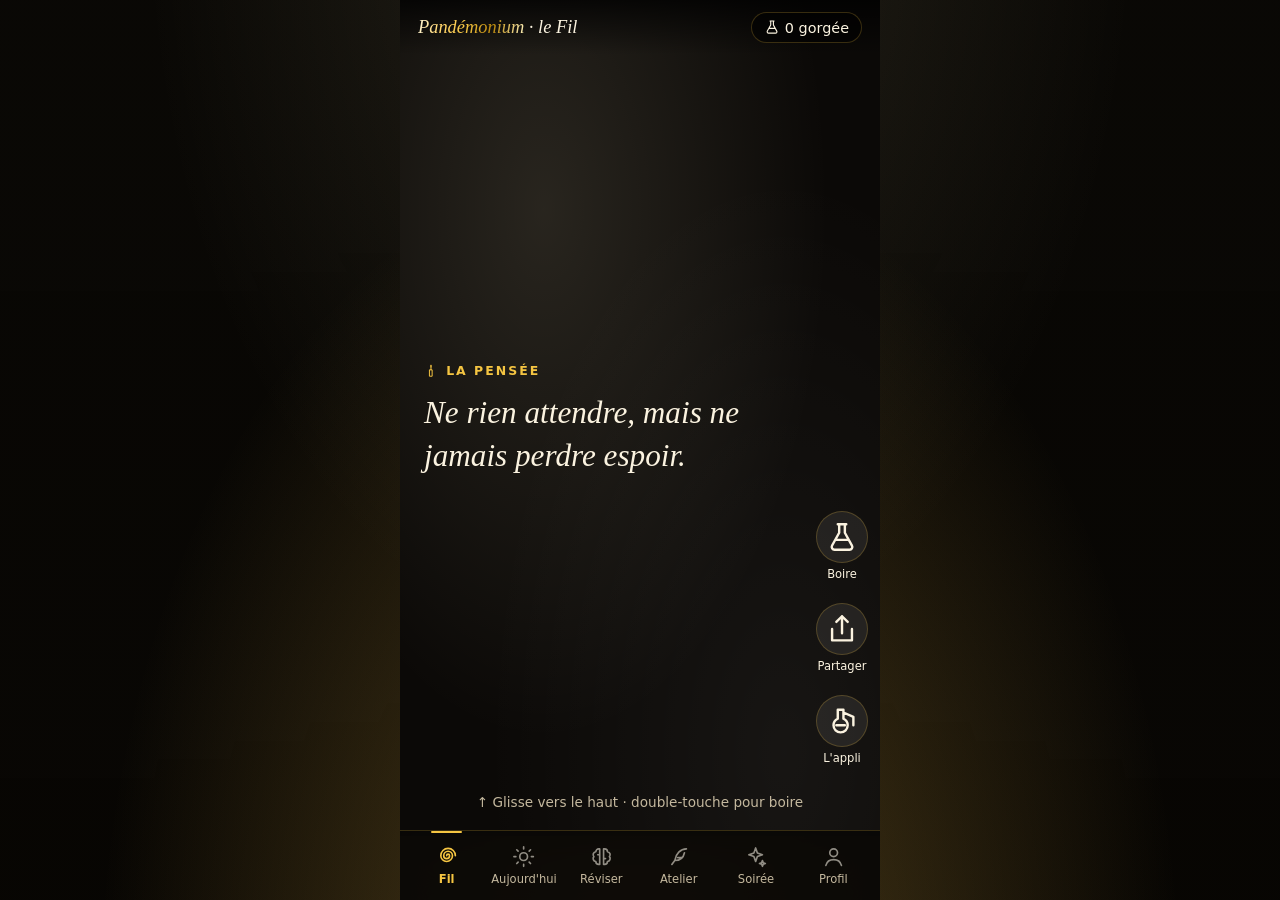
==== commit 15881466: "v87 : Mon carnet Co-Authored-By: Claude Opus 5.5 <noreply@anthropic.com>" ====
--- a/app/index.html
+++ b/app/index.html
@@ -212,8 +212,8 @@
         <div class="zone-atelier" id="zone-rimes"></div>
       </article>
 
-      <h2 class="titre-2">Ma collection</h2>
-      <p class="petit gauche">Ajoute tes mots, citations, pensées et inventions : ils entrent dans tes sessions.</p>
+      <h2 class="titre-2">📓 Mon carnet</h2>
+      <p class="petit gauche">Un mot croisé dans un livre, un film, une conversation ? Note-le ici avec la phrase où tu l'as trouvé : il entre dans ton dictionnaire, tes jeux et tes révisions, avec sa propre fiche.</p>
 
       <form class="carte formulaire" id="formulaire">
         <div class="onglets-type" role="radiogroup">
@@ -224,8 +224,10 @@
         </div>
         <input class="champ" id="champ-titre" placeholder="Le mot (ex. : Pantois)" maxlength="120" required>
         <textarea class="champ" id="champ-texte" placeholder="Sa définition" maxlength="400" rows="3" required></textarea>
+        <input class="champ" id="champ-source" placeholder="📖 Où l'as-tu croisé ? (ex. : La Peau de chagrin, un film, ma grand-mère…)" maxlength="120">
+        <textarea class="champ" id="champ-contexte" placeholder="✍️ La phrase où tu l'as trouvé (facultatif)" maxlength="400" rows="2"></textarea>
         <input class="champ" id="champ-auteur" placeholder="Auteur (facultatif)" maxlength="80">
-        <button class="bouton principal large" type="submit">Ajouter à ma collection</button>
+        <button class="bouton principal large" type="submit" id="bouton-carnet">Ajouter à mon carnet</button>
         <p class="petit" id="limite-collection"></p>
       </form>
 
--- a/app/app.css
+++ b/app/app.css
@@ -2413,3 +2413,8 @@
 /* La belle phrase du jour */
 .widget-phrase { text-align: left; }
 .phrase-belle { margin: 6px 0 14px; font-family: var(--serif); font-size: 1.25rem; font-style: italic; line-height: 1.5; }
+
+/* Mon carnet : les mots notés de ta main */
+.element-carnet { border-left: 3px solid var(--jaune); border-radius: 4px 16px 16px 4px; }
+.carnet-contexte { display: block; margin-top: 8px; font-family: var(--serif); font-size: 0.95rem; color: var(--creme); opacity: 0.9; }
+.element small.carnet-date { font-family: var(--serif); font-style: italic; }
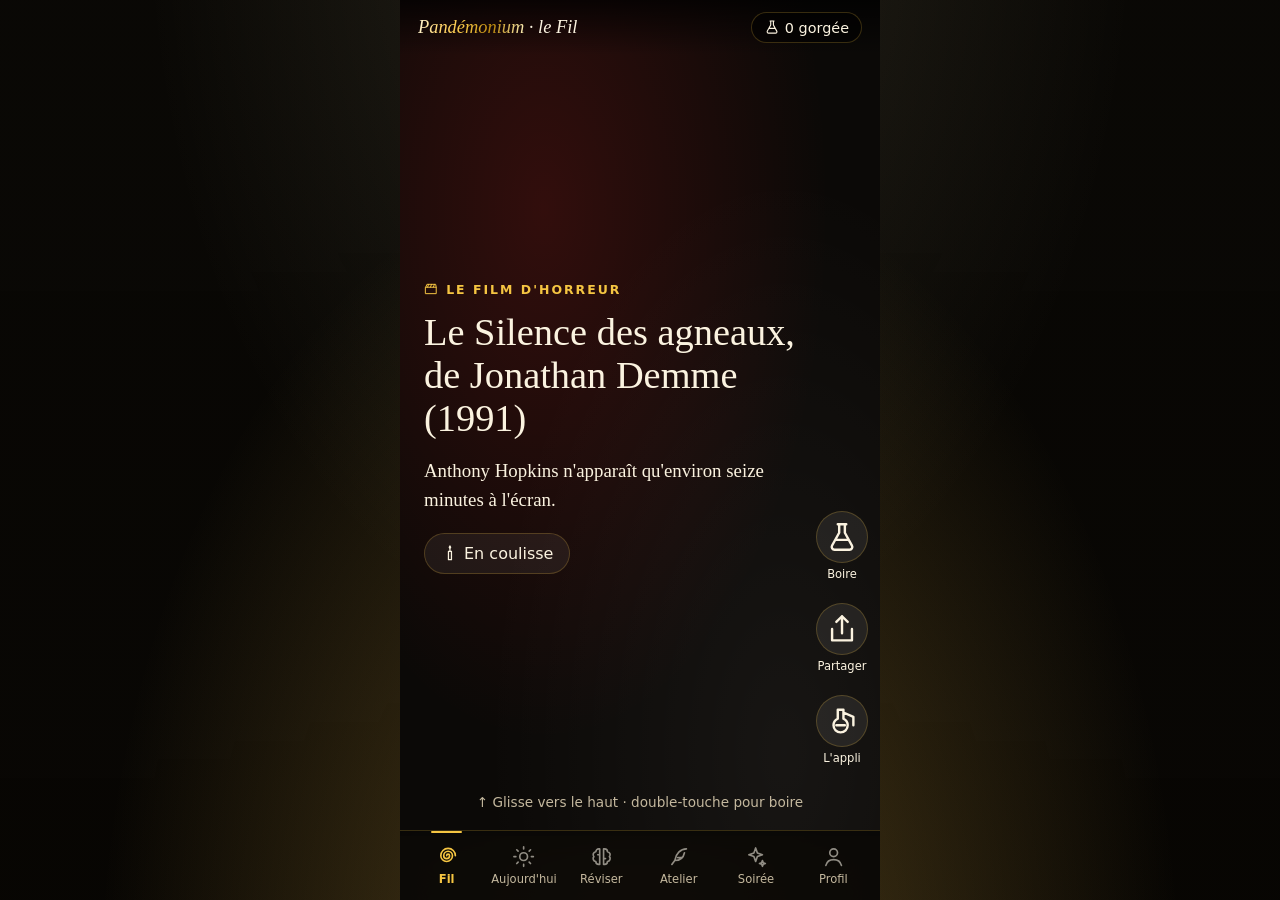
==== commit ac643fdb: "v88 : l'oracle des mots Co-Authored-By: Claude Opus 5.5 <noreply@anthropic.com>" ====
--- a/app/index.html
+++ b/app/index.html
@@ -540,6 +540,7 @@
   <script src="../carnet.js"></script>
   <script src="../livres.js"></script>
   <script src="../phrases.js"></script>
+  <script src="../oracle.js"></script>
   <script src="../tableaux.js"></script>
   <script src="../niveaux.js"></script>
   <script src="../illustrations.js"></script>
--- a/app/app.css
+++ b/app/app.css
@@ -2418,3 +2418,36 @@
 .element-carnet { border-left: 3px solid var(--jaune); border-radius: 4px 16px 16px 4px; }
 .carnet-contexte { display: block; margin-top: 8px; font-family: var(--serif); font-size: 0.95rem; color: var(--creme); opacity: 0.9; }
 .element small.carnet-date { font-family: var(--serif); font-style: italic; }
+
+/* 🔮 L'oracle des mots : trois cartes qui se retournent */
+.widget-oracle { text-align: left; }
+.oracle-cartes { display: grid; grid-template-columns: repeat(3, 1fr); gap: 10px; margin: 12px 0 6px; perspective: 900px; }
+.oracle-carte {
+  position: relative; aspect-ratio: 2 / 3; padding: 0; border: 0; background: none; cursor: pointer;
+  transform-style: preserve-3d; transition: transform 0.6s cubic-bezier(.2,.8,.2,1);
+}
+.oracle-carte.retournee { transform: rotateY(180deg); cursor: default; }
+.oracle-dos, .oracle-face {
+  position: absolute; inset: 0; display: flex; flex-direction: column; align-items: center; justify-content: center; gap: 6px;
+  padding: 8px; border-radius: 12px; backface-visibility: hidden; -webkit-backface-visibility: hidden;
+  border: 1px solid color-mix(in srgb, var(--jaune) 55%, transparent);
+}
+.oracle-dos {
+  background:
+    radial-gradient(circle at 50% 40%, color-mix(in srgb, var(--jaune) 25%, transparent), transparent 60%),
+    repeating-linear-gradient(45deg, rgba(255,255,255,0.04) 0 6px, transparent 6px 12px), #1b1020;
+  box-shadow: 0 6px 18px rgba(0,0,0,0.35);
+  animation: oracle-souffle 3s ease-in-out infinite;
+}
+.oracle-sceau { font-size: 1.6rem; color: var(--jaune); text-shadow: 0 0 12px var(--jaune); }
+.oracle-pos { font-size: 0.68rem; letter-spacing: 0.15em; text-transform: uppercase; color: var(--creme); opacity: 0.8; }
+.oracle-face { transform: rotateY(180deg); background: color-mix(in srgb, var(--jaune) 10%, #120a10); text-align: center; }
+.oracle-icone { font-size: 1.6rem; }
+.oracle-arcane { font-size: 0.66rem; letter-spacing: 0.12em; text-transform: uppercase; color: var(--jaune); }
+.oracle-mot { font-family: var(--serif); font-size: 0.95rem; font-weight: 700; color: var(--creme); line-height: 1.2; word-break: break-word; }
+.oracle-ligne { margin-top: 12px; padding-top: 10px; border-top: 1px solid var(--bord); }
+.oracle-parole { margin: 4px 0; font-family: var(--serif); font-style: italic; font-size: 1.02rem; line-height: 1.5; }
+.oracle-mission { margin: 14px 0 0; padding: 10px 12px; border-radius: 12px; background: color-mix(in srgb, var(--jaune) 12%, transparent); font-size: 0.92rem; }
+.lien-mot { padding: 0; border: 0; background: none; font: inherit; font-weight: 700; color: var(--jaune); text-decoration: underline; cursor: pointer; }
+@keyframes oracle-souffle { 50% { box-shadow: 0 6px 24px color-mix(in srgb, var(--jaune) 30%, transparent); } }
+@media (prefers-reduced-motion: reduce) { .oracle-carte { transition: none; } .oracle-dos { animation: none; } }
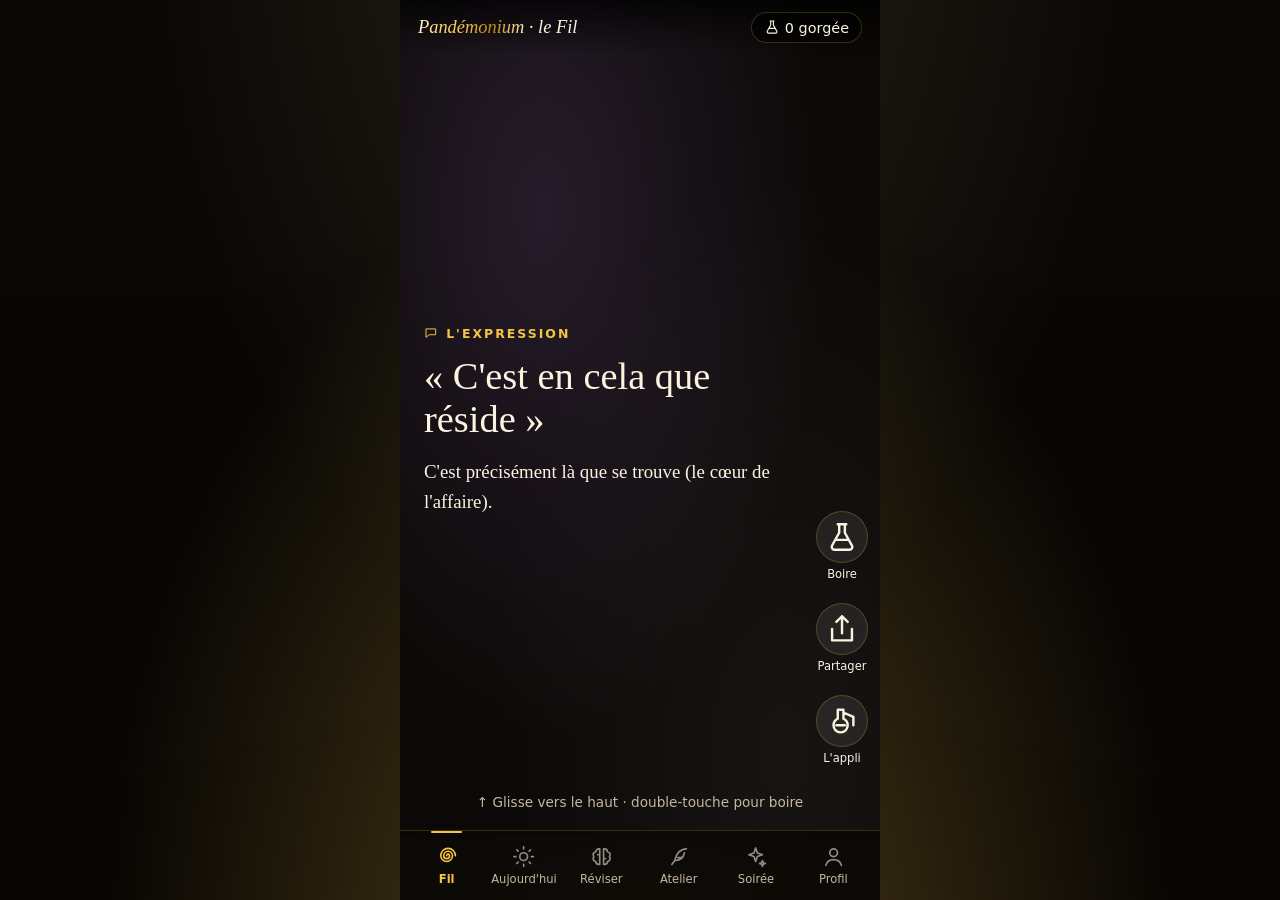
==== commit ed78708f: "v90 : l'horoscope des mots Co-Authored-By: Claude Opus 5.5 <noreply@anthropic.com>" ====
--- a/app/index.html
+++ b/app/index.html
@@ -541,6 +541,7 @@
   <script src="../livres.js"></script>
   <script src="../phrases.js"></script>
   <script src="../oracle.js"></script>
+  <script src="../astro.js"></script>
   <script src="../tableaux.js"></script>
   <script src="../niveaux.js"></script>
   <script src="../illustrations.js"></script>
--- a/app/app.css
+++ b/app/app.css
@@ -2451,3 +2451,37 @@
 .lien-mot { padding: 0; border: 0; background: none; font: inherit; font-weight: 700; color: var(--jaune); text-decoration: underline; cursor: pointer; }
 @keyframes oracle-souffle { 50% { box-shadow: 0 6px 24px color-mix(in srgb, var(--jaune) 30%, transparent); } }
 @media (prefers-reduced-motion: reduce) { .oracle-carte { transition: none; } .oracle-dos { animation: none; } }
+
+/* 🔮 L'horoscope des mots : esthétique « influenceuse astro » */
+.astro-signes { display: grid; grid-template-columns: repeat(3, 1fr); gap: 8px; margin: 10px 0 4px; }
+.astro-signe {
+  display: flex; flex-direction: column; align-items: center; gap: 2px; padding: 10px 4px; border-radius: 14px; cursor: pointer;
+  border: 1px solid color-mix(in srgb, #d9a6ff 40%, transparent); color: var(--creme); font: inherit; font-size: 0.82rem;
+  background: linear-gradient(160deg, color-mix(in srgb, #ff9ec7 16%, transparent), color-mix(in srgb, #9b7bff 16%, transparent));
+}
+.astro-signe.actif { border-color: var(--jaune); }
+.astro-glyphe { font-size: 1.5rem; line-height: 1; }
+.astro-dates { font-size: 0.66rem; opacity: 0.75; }
+.astro-carte {
+  margin: 10px 0 6px; padding: 14px; border-radius: 20px; color: #fbefe6;
+  background: radial-gradient(circle at 85% 0%, color-mix(in srgb, #ffd38a 22%, transparent), transparent 45%),
+              linear-gradient(155deg, #4a2147, #2a1a4d 55%, #16122e);
+  box-shadow: 0 8px 28px color-mix(in srgb, #b07bff 25%, transparent);
+}
+.astro-entete { display: flex; align-items: center; gap: 12px; margin: 0 0 8px; line-height: 1.3; }
+.astro-glyphe-grand {
+  display: grid; place-items: center; width: 46px; height: 46px; border-radius: 50%; font-size: 1.6rem;
+  background: linear-gradient(135deg, #ff9ec7, #b48cff); color: #1a1030; flex: none;
+}
+.astro-intro { font-family: var(--serif); font-style: italic; font-size: 1.05rem; line-height: 1.5; margin: 6px 0 10px; }
+.astro-scores { display: flex; flex-wrap: wrap; gap: 6px; margin-bottom: 8px; }
+.astro-score { padding: 4px 10px; border-radius: 999px; font-size: 0.78rem; background: rgba(255, 255, 255, 0.08); color: #ffd38a; }
+.astro-score .astro-vide { opacity: 0.25; }
+.astro-ligne { margin: 8px 0; font-size: 0.92rem; line-height: 1.5; }
+.astro-puces { display: grid; grid-template-columns: 1fr 1fr; gap: 8px; margin: 10px 0; }
+.astro-puces p { margin: 0; padding: 8px 10px; border-radius: 14px; background: rgba(255, 255, 255, 0.07); font-size: 0.8rem; line-height: 1.5; }
+.astro-carte .lien-mot { color: #ffb3d4; font-weight: 700; }
+.astro-portrait { margin: 8px 0; font-size: 0.92rem; }
+.astro-portrait summary { cursor: pointer; font-weight: 700; padding: 6px 0; }
+.astro-rappel { opacity: 0.7; }
+.astro-titre-tirage { margin-top: 14px; }
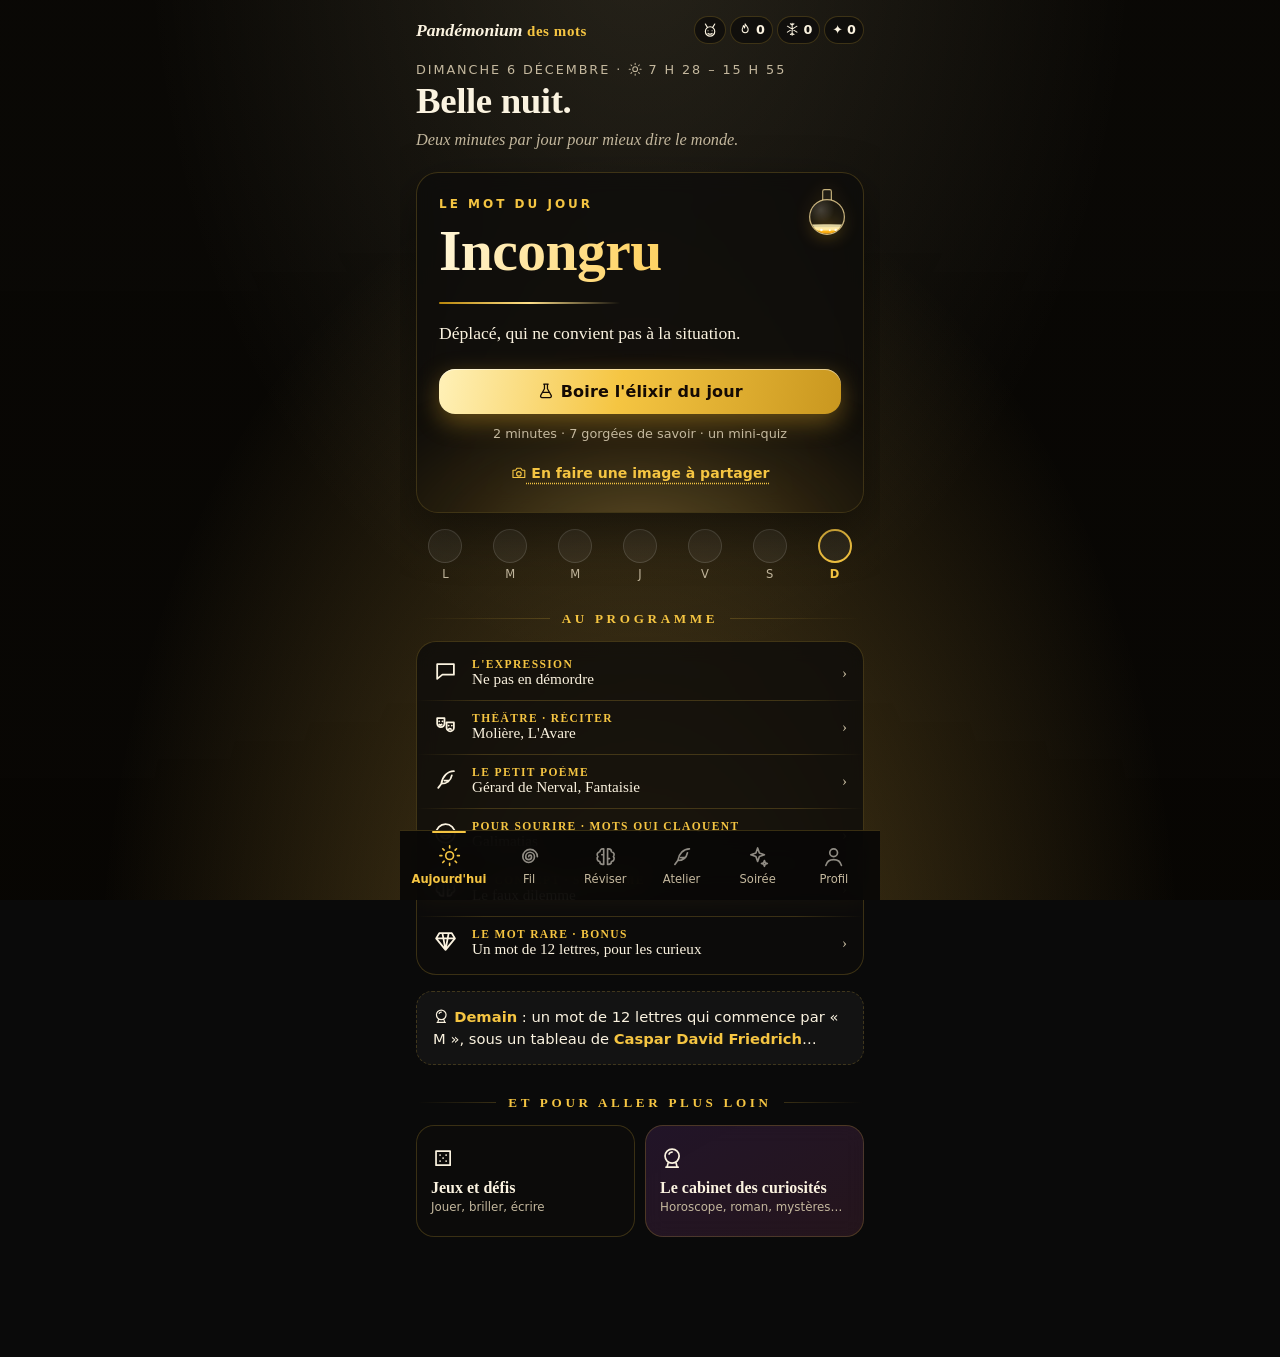
==== commit 7cbf30bf: "v91 : accueil simplifié Co-Authored-By: Claude Opus 5.5 <noreply@anthropic.com>" ====
--- a/app/index.html
+++ b/app/index.html
@@ -61,16 +61,6 @@
           <button class="lien-image" id="ouvrir-image" type="button">📸 En faire une image à partager</button>
         </article>
 
-        <!-- La quintessence : six gouttes d'esprit, dans les deux versions -->
-        <button class="bouton-quintessence" id="ouvrir-quintessence" type="button">
-          <i aria-hidden="true">⚗️</i>
-          <b id="qb-titre">La quintessence du soir</b>
-          <span id="qb-sous">Six gouttes d'esprit pour briller ce soir</span>
-        </button>
-
-        <!-- Les widgets : la fiole mystère, la bibliothèque de nos savoirs, le fil des savoirs -->
-        <div class="widgets" id="widgets"></div>
-
         <!-- La version sombre : le grimoire du jour -->
         <div class="seulement-maudit" id="grimoire"></div>
 
@@ -82,13 +72,14 @@
         <h2 class="titre-2">Au programme</h2>
         <div class="programme" id="programme"></div>
 
-        <h2 class="titre-2">Pour briller ce soir</h2>
-        <div class="duo-conversation">
-          <button class="bouton-conversation" id="ouvrir-panne" type="button"><i>💬</i><b>Panne de conversation ?</b><span>Un sujet qui surprend, tout de suite</span></button>
-          <button class="bouton-conversation" id="ouvrir-rdv" type="button"><i>🗓️</i><b>Avant ton rendez-vous</b><span>3 sujets à retenir en chemin</span></button>
-        </div>
-
         <div class="teaser" id="teaser"></div>
+        </div>
+
+        <!-- Les deux portes : les bonus d'un côté, les curiosités de l'autre (tri du 2026-11-25) -->
+        <h2 class="titre-2">Et pour aller plus loin</h2>
+        <div class="duo-conversation portes-accueil">
+          <button class="bouton-conversation porte-jeux" id="ouvrir-jeux" type="button"><i>🎲</i><b>Jeux et défis</b><span>Jouer, briller, écrire</span></button>
+          <button class="bouton-conversation porte-cabinet" id="ouvrir-cabinet" type="button"><i>🔮</i><b>Le cabinet des curiosités</b><span>Horoscope, roman, mystères…</span></button>
         </div>
       </div>
 
@@ -321,8 +312,8 @@
 
     <!-- ===== Barre de navigation ===== -->
     <nav class="navigation">
-      <button class="nav actif" data-ecran="fil" type="button"><span>🌀</span>Fil</button>
-      <button class="nav" data-ecran="aujourdhui" type="button"><span>☀️</span>Aujourd'hui</button>
+      <button class="nav actif" data-ecran="aujourdhui" type="button"><span>☀️</span>Aujourd'hui</button>
+      <button class="nav" data-ecran="fil" type="button"><span>🌀</span>Fil</button>
       <button class="nav" data-ecran="reviser" type="button"><span>🧠</span>Réviser</button>
       <button class="nav" data-ecran="collection" type="button"><span>✍️</span>Atelier</button>
       <button class="nav" data-ecran="soiree" type="button"><span>🎉</span>Soirée</button>
@@ -417,6 +408,46 @@
       <button class="fermer" id="fermer-pendu" type="button" aria-label="Fermer">✕</button>
       <p class="etiquette">🪢 Le pendu de la potence</p>
       <div class="pendu" id="pendu"></div>
+    </div>
+  </div>
+  <!-- ===== Les bonus : jeux, conversation, écriture ===== -->
+  <div class="voile" id="fenetre-jeux" hidden>
+    <div class="fenetre">
+      <button class="fermer" id="fermer-jeux" type="button" aria-label="Fermer">✕</button>
+      <p class="etiquette">🎲 Jeux et défis</p>
+      <p class="etiquette-petite">🧠 Jouer avec tes mots</p>
+      <div class="liste-jeux">
+        <button class="ligne-programme" type="button" data-relais="ouvrir-tour"><span class="icone-programme">🏰</span><span class="texte-programme"><b>La Tour du Pandémonium</b><span>Terrasse les créatures avec tes mots</span></span><span class="fleche">›</span></button>
+        <button class="ligne-programme" type="button" data-relais="ouvrir-pendu"><span class="icone-programme">🪢</span><span class="texte-programme"><b>Le pendu de la potence</b><span>Un mot rare, lettre par lettre</span></span><span class="fleche">›</span></button>
+        <button class="ligne-programme" type="button" data-relais="ouvrir-galejade"><span class="icone-programme">🎭</span><span class="texte-programme"><b>Vrai ou galéjade ?</b><span>5 secondes pour démasquer le faux</span></span><span class="fleche">›</span></button>
+        <button class="ligne-programme" type="button" data-relais="ouvrir-paires"><span class="icone-programme">🔗</span><span class="texte-programme"><b>Les alliances</b><span>60 secondes pour relier mots et définitions</span></span><span class="fleche">›</span></button>
+      </div>
+      <p class="etiquette-petite">✨ Briller ce soir</p>
+      <div class="liste-jeux">
+        <button class="ligne-programme" type="button" data-relais="ouvrir-quintessence"><span class="icone-programme">⚗️</span><span class="texte-programme"><b id="qb-titre">La quintessence du soir</b><span id="qb-sous">Six gouttes d'esprit pour briller ce soir</span></span><span class="fleche">›</span></button>
+        <button class="ligne-programme" type="button" data-relais="ouvrir-panne"><span class="icone-programme">💬</span><span class="texte-programme"><b>Panne de conversation ?</b><span>Un sujet qui surprend, tout de suite</span></span><span class="fleche">›</span></button>
+        <button class="ligne-programme" type="button" data-relais="ouvrir-rdv"><span class="icone-programme">🗓️</span><span class="texte-programme"><b>Avant ton rendez-vous</b><span>3 sujets à retenir en chemin</span></span><span class="fleche">›</span></button>
+      </div>
+      <p class="etiquette-petite">✍️ Écrire et jouer à plusieurs</p>
+      <div class="liste-jeux">
+        <button class="ligne-programme" type="button" data-relais-ecran="collection"><span class="icone-programme">✒️</span><span class="texte-programme"><b>L'atelier</b><span>Sublimer, l'alambic, les rimes</span></span><span class="fleche">›</span></button>
+        <button class="ligne-programme" type="button" data-relais-ecran="soiree"><span class="icone-programme">🎉</span><span class="texte-programme"><b>Le mode soirée</b><span>Pyramide, duel d'insultes, loup-garou</span></span><span class="fleche">›</span></button>
+      </div>
+      <!-- Boutons d'origine, cachés : la fenêtre les « appuie » à ta place -->
+      <div hidden>
+        <button id="ouvrir-quintessence" type="button"></button>
+        <button id="ouvrir-panne" type="button"></button>
+        <button id="ouvrir-rdv" type="button"></button>
+      </div>
+    </div>
+  </div>
+  <!-- ===== Le cabinet des curiosités : horoscope, roman, fiole mystère, fil des savoirs… ===== -->
+  <div class="voile" id="fenetre-cabinet" hidden>
+    <div class="fenetre fenetre-cabinet">
+      <button class="fermer" id="fermer-cabinet" type="button" aria-label="Fermer">✕</button>
+      <p class="etiquette">🔮 Le cabinet des curiosités</p>
+      <p class="petit gauche">Les à-côtés du Pandémonium : pour flâner quand tu as fini ton mot du jour.</p>
+      <div class="widgets" id="widgets"></div>
     </div>
   </div>
   <div class="voile" id="fenetre-galejade" hidden>
--- a/app/app.css
+++ b/app/app.css
@@ -2485,3 +2485,12 @@
 .astro-portrait summary { cursor: pointer; font-weight: 700; padding: 6px 0; }
 .astro-rappel { opacity: 0.7; }
 .astro-titre-tirage { margin-top: 14px; }
+
+/* ---------- Les deux portes de l'accueil et leurs fenêtres (tri du 2026-11-25) ---------- */
+#fenetre-jeux .fenetre, #fenetre-cabinet .fenetre { max-height: 92vh; overflow-y: auto; text-align: left; }
+#fenetre-jeux .etiquette-petite { margin: 16px 0 4px; }
+.liste-jeux { display: flex; flex-direction: column; }
+.liste-jeux .ligne-programme { width: 100%; }
+.portes-accueil .bouton-conversation { min-height: 112px; }
+.porte-cabinet { background: linear-gradient(150deg, rgba(120, 60, 150, .22), rgba(200, 90, 140, .14)); }
+#fenetre-cabinet .widgets { margin-top: 12px; }
